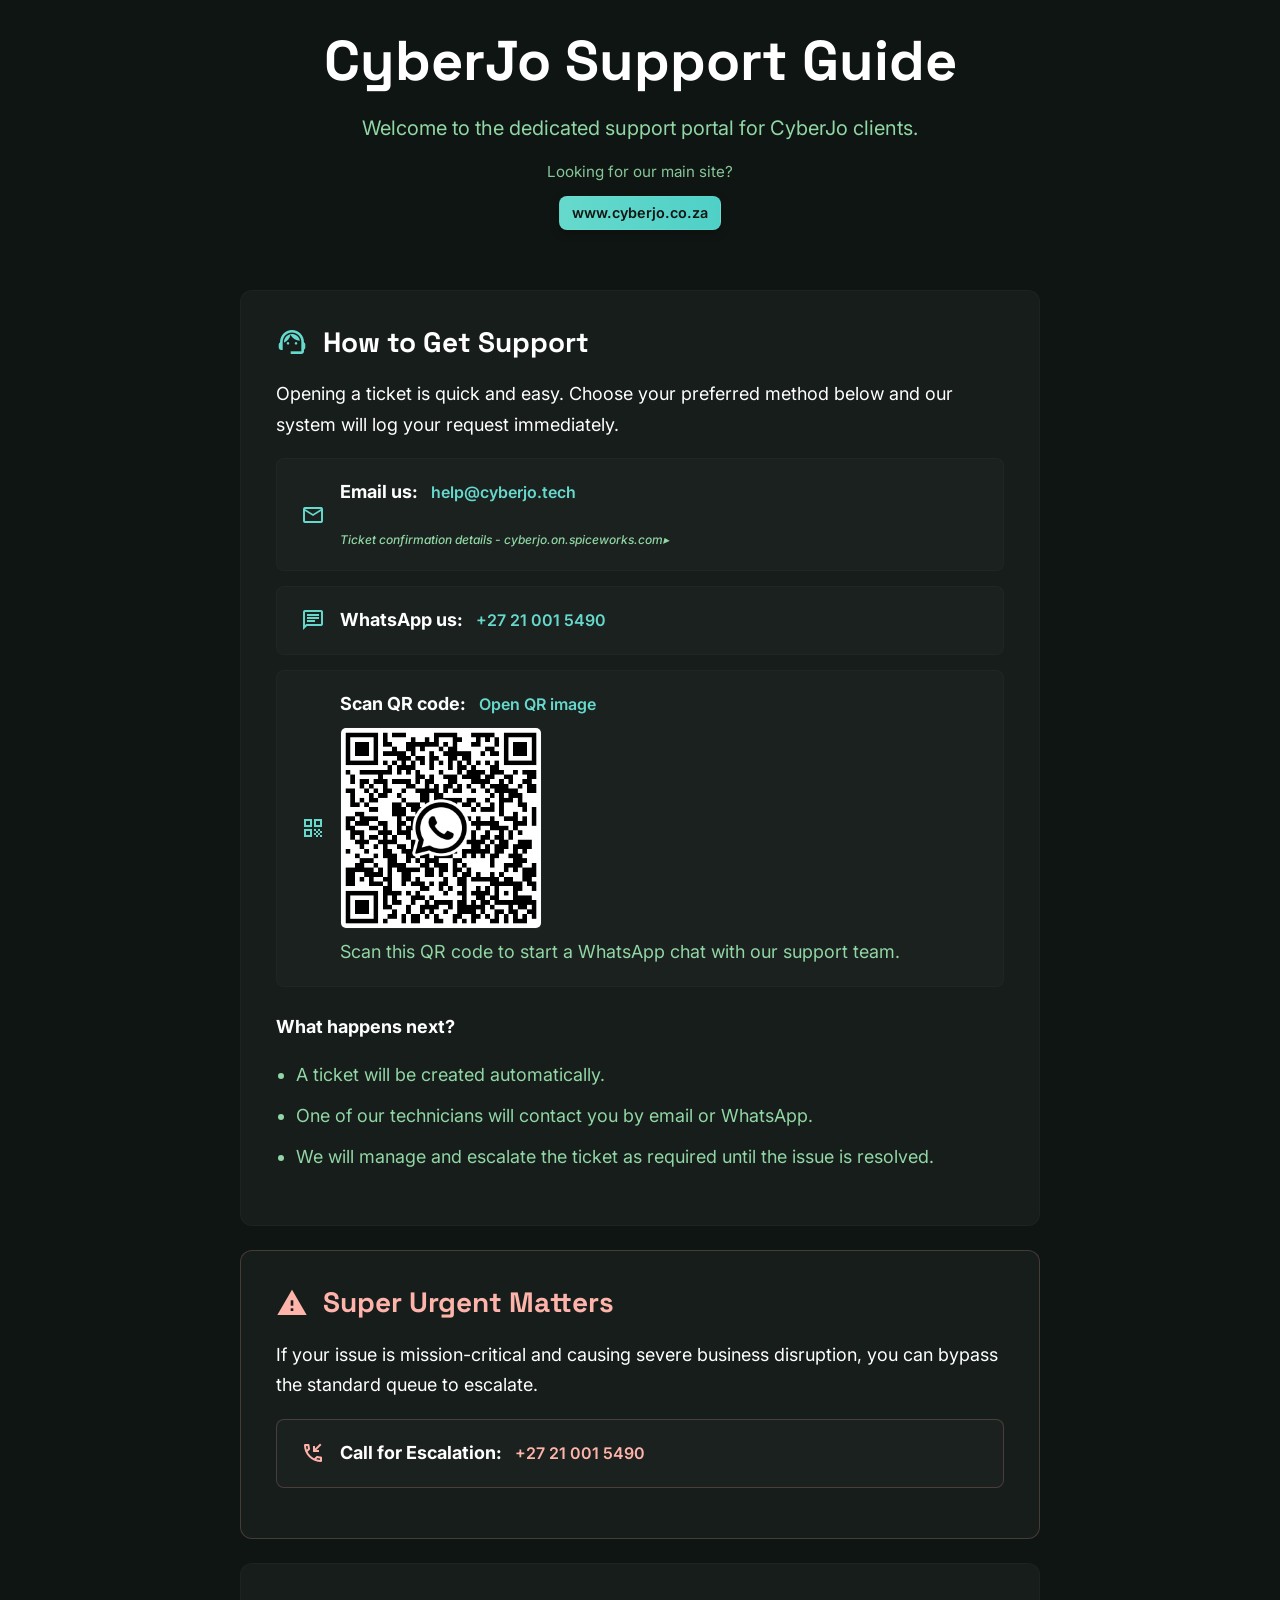
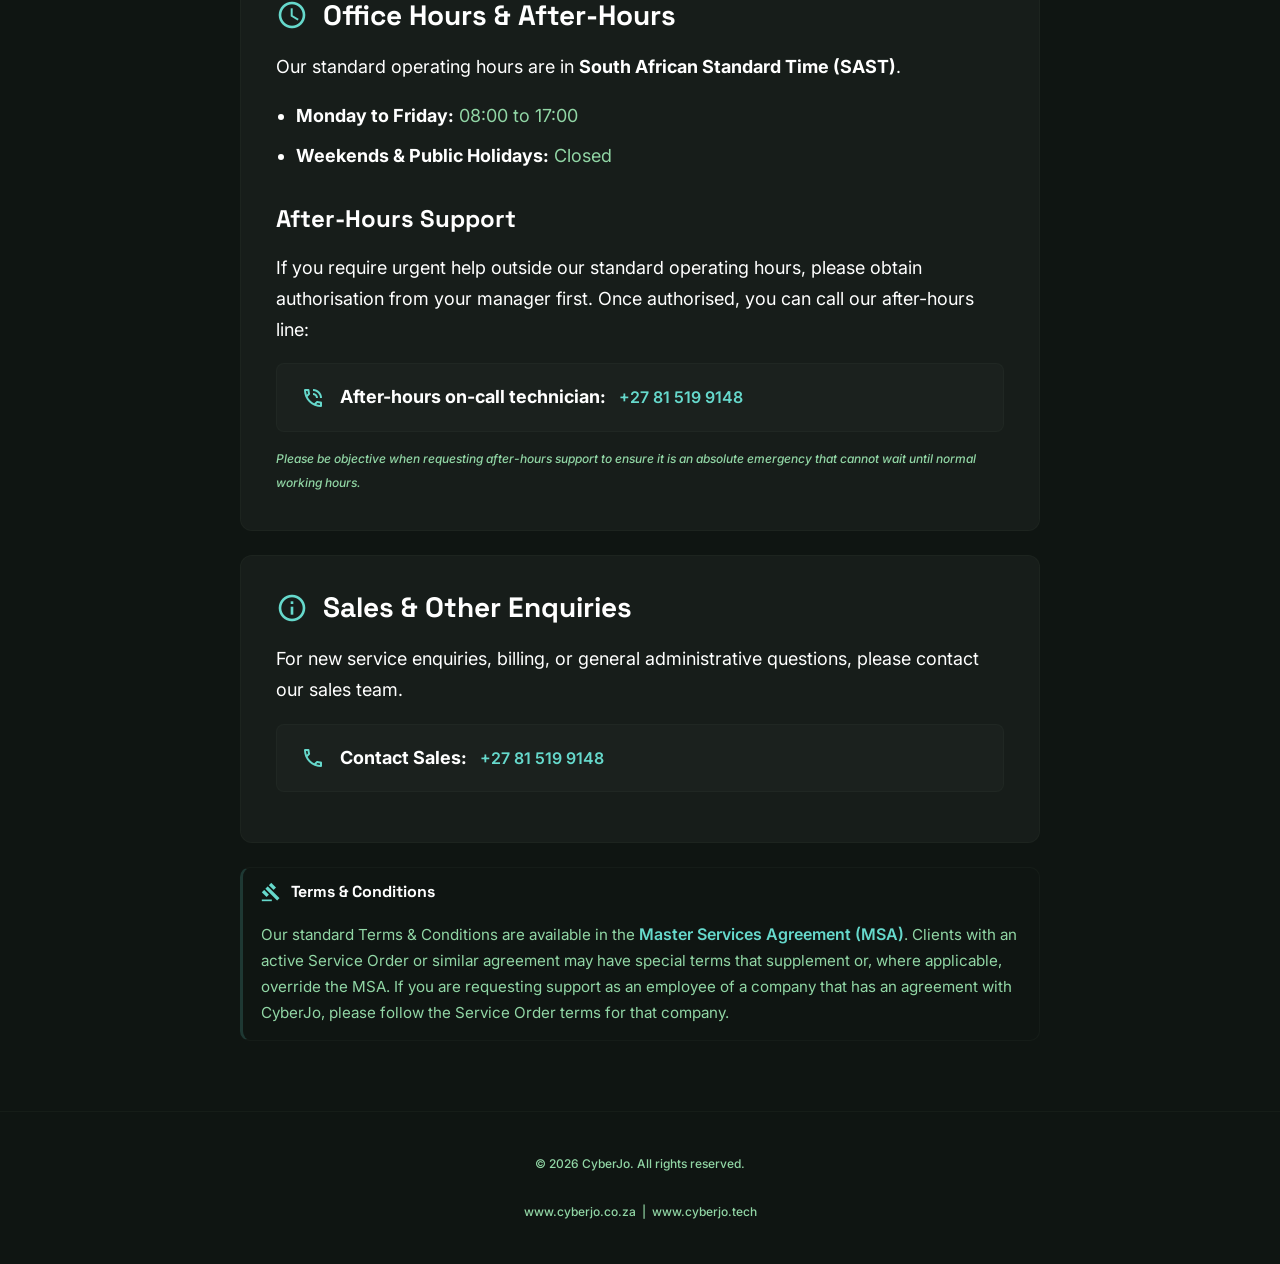
==== index.html @ b7fdae35 "Initial commit" ====
<!DOCTYPE html>
<html lang="en-ZA">
<head>
    <meta charset="UTF-8">
    <meta name="viewport" content="width=device-width, initial-scale=1.0">
    <title>CyberJo Support Guide</title>
    <meta name="description"
        content="CyberJo Support Guide: how CyberJo clients can get help, open tickets, escalate urgent issues, and contact our team via email, WhatsApp or phone.">
    <link rel="canonical" href="https://www.cyberjo.tech/">
    <meta name="robots" content="index, follow">
    <meta name="keywords"
        content="CyberJo support, CyberJo help, open ticket, Spiceworks, IT support South Africa, CyberJo technical support">
    <link rel="icon" type="image/x-icon" href="favicon.ico">
    <link rel="shortcut icon" type="image/x-icon" href="favicon.ico">
    <link rel="apple-touch-icon" type="image/x-icon" href="favicon.ico">
    <script type="application/ld+json">
    {
        "@context": "https://schema.org",
        "@type": "WebSite",
        "@id": "https://www.cyberjo.tech/#website",
        "name": "CyberJo Support",
        "alternateName": ["CyberJo MSP Support", "CJO Tech Support"],
        "url": "https://www.cyberjo.tech/",
        "description": "Support guide for CyberJo clients. How to open tickets and contact support.",
        "inLanguage": "en-ZA",
        "publisher": { "@id": "https://www.cyberjo.co.za/#organization" }
    }
    </script>
    <script type="application/ld+json">
        {
            "@context": "https://schema.org",
            "@type": "Organization",
            "@id": "https://www.cyberjo.co.za/#organization",
            "name": "CyberJo",
            "url": "https://www.cyberjo.co.za",
            "logo": "https://www.cyberjo.co.za/favicon.ico",
            "contactPoint": [{
                "@type": "ContactPoint",
                "telephone": "+27 21 001 5490",
                "contactType": "customer support",
                "areaServed": "ZA",
                "email": "help@cyberjo.tech",
                "availableLanguage": ["en-ZA", "English"]
            }]
        }
    </script>
    <link href="https://fonts.googleapis.com/icon?family=Material+Icons+Outlined" rel="stylesheet">
    <link href="style.css" rel="stylesheet">
    <meta property="og:type" content="website">
    <meta property="og:title" content="CyberJo Support Guide">
    <meta property="og:description"
        content="CyberJo Support Guide: how CyberJo clients can get help, open tickets, escalate urgent issues, and contact our team.">
    <meta property="og:url" content="https://www.cyberjo.tech/">
    <meta property="og:site_name" content="CyberJo Support">
    <meta property="og:image" content="https://www.cyberjo.tech/favicon.ico">
    <meta name="twitter:card" content="summary">
    <meta name="twitter:title" content="CyberJo Support — Support Guide">
    <meta name="twitter:description"
        content="How CyberJo clients can get support, open tickets and escalate urgent issues.">
    <meta name="twitter:image" content="https://www.cyberjo.tech/favicon.ico">
</head>

<body>
    <header class="header" role="banner">
        <div class="container">
            <h1>CyberJo Support Guide</h1>
            <p>Welcome to the dedicated support portal for CyberJo clients.</p>
            <p class="site-note">Looking for our main site?</p>
            <p class="site-link"><a class="site-button" href="http://www.cyberjo.co.za" target="_blank" rel="noopener noreferrer">www.cyberjo.co.za</a></p>
        </div>
    </header>

    <main id="main" role="main">
        <div class="container">

            <section class="card" aria-labelledby="how-to-get-support">
                <div class="card-header">
                    <span class="material-icons-outlined">support_agent</span>
                    <h2 id="how-to-get-support">How to Get Support</h2>
                </div>
                <p>Opening a ticket is quick and easy. Choose your preferred method below and our system will log your
                    request immediately.</p>

                <div class="contact-method">
                    <span class="material-icons-outlined">email</span>
                    <div style="display:flex;flex-direction:column;">
                        <div>
                            <strong>Email us:</strong> <a href="mailto:help@cyberjo.tech">help@cyberjo.tech</a>
                        </div>
                        <details class="small-italic" style="margin-top:10px;">
                            <summary>Ticket confirmation details - cyberjo.on.spiceworks.com </summary>
                            <div class="details-content small-italic">
                                <p>
                                    We use Spiceworks for ticketing. You will receive a confirmation email from
                                    help@cyberjo.on.spiceworks.com containing your ticket number. Please reply to that email to add
                                    updates to your ticket.
                                </p>
                            </div>
                        </details>
                    </div>
                </div>

                <div class="contact-method">
                    <span class="material-icons-outlined">chat</span>
                    <div>
                        <strong>WhatsApp us:</strong> <a href="https://wa.me/27210015490" target="_blank">+27 21 001
                            5490</a>
                    </div>
                </div>

                <div class="contact-method">
                    <span class="material-icons-outlined">qr_code</span>
                    <div>
                        <strong>Scan QR code:</strong> <a href="3ZHSNHIOKD3JP1.png" target="_blank"
                            rel="noopener noreferrer">Open QR image</a>
                        <div style="margin-top:8px;">
                            <img src="3ZHSNHIOKD3JP1.png" alt="CyberJo contact QR code" class="qr-image">
                            <div class="muted-text" style="margin-top:8px;">Scan this QR code to start a WhatsApp chat with
                                our support team.</div>
                        </div>
                    </div>
                </div>

                <p style="margin-top: 25px;"><strong style="color: var(--primary);">What happens next?</strong></p>
                <ul class="process-list">
                    <li>A ticket will be created automatically.</li>
                    <li>One of our technicians will contact you by email or WhatsApp.</li>
                    <li>We will manage and escalate the ticket as required until the issue is resolved.</li>
                </ul>
            </section>

            <section class="card card-urgent" aria-labelledby="super-urgent">
                <div class="card-header">
                    <span class="material-icons-outlined">warning</span>
                    <h2 id="super-urgent">Super Urgent Matters</h2>
                </div>
                <p>If your issue is mission-critical and causing severe business disruption, you can bypass the standard
                    queue to escalate.</p>
                <div class="contact-method">
                    <span class="material-icons-outlined">phone_callback</span>
                    <div>
                        <strong>Call for Escalation:</strong> <a href="tel:+27210015490">+27 21 001 5490</a>
                    </div>
                </div>
            </section>

            <section class="card" aria-labelledby="office-hours">
                <div class="card-header">
                    <span class="material-icons-outlined">schedule</span>
                    <h2 id="office-hours">Office Hours & After-Hours</h2>
                </div>
                <p>Our standard operating hours are in <strong style="color:var(--primary);">South African Standard Time
                        (SAST)</strong>.</p>

                <ul class="process-list" style="color: var(--text);">
                    <li><strong style="color:var(--primary);">Monday to Friday:</strong> <span class="muted-text">08:00 to
                            17:00</span></li>
                    <li><strong style="color:var(--primary);">Weekends & Public Holidays:</strong> <span
                            class="muted-text">Closed</span></li>
                </ul>

                <h3 style="font: var(--h4); color: var(--primary); margin-top: 30px; margin-bottom: 10px;">After-Hours
                    Support</h3>
                <p class="muted-text">
                    If you require urgent help outside our standard operating hours, please obtain authorisation from your
                    manager first. Once authorised, you can call our after-hours line:
                </p>

                <div class="contact-method">
                    <span class="material-icons-outlined">phone_in_talk</span>
                    <div>
                        <strong>After-hours on-call technician:</strong> <a href="tel:+27815199148">+27 81 519 9148</a>
                    </div>
                </div>

                <span class="small-italic">
                    Please be objective when requesting after-hours support to ensure it is an absolute emergency that
                    cannot wait until normal working hours.
                </span>
            </section>

            <section class="card" aria-labelledby="sales-enquiries">
                <div class="card-header">
                    <span class="material-icons-outlined">info</span>
                    <h2 id="sales-enquiries">Sales & Other Enquiries</h2>
                </div>
                <p>For new service enquiries, billing, or general administrative questions, please contact our sales team.
                </p>
                <div class="contact-method">
                    <span class="material-icons-outlined">call</span>
                    <div>
                        <strong>Contact Sales:</strong> <a href="tel:+27815199148">+27 81 519 9148</a>
                    </div>
                </div>
            </section>

            <section class="card card-legal" aria-labelledby="terms-conditions">
                <div class="card-header">
                    <span class="material-icons-outlined">gavel</span>
                    <h2 id="terms-conditions">Terms & Conditions</h2>
                </div>
                <p class="muted-text">Our standard Terms & Conditions are available in the <a href="https://www.cyberjo.co.za/MSA" target="_blank" rel="noopener noreferrer">Master Services Agreement (MSA)</a>. Clients with an active Service Order or similar agreement may have special terms that supplement or, where applicable, override the MSA. If you are requesting support as an employee of a company that has an agreement with CyberJo, please follow the Service Order terms for that company.</p>
            </section>

        </div>
    </main>

    <footer class="footer" role="contentinfo">
        &copy; 2026 CyberJo. All rights reserved. <br><br>
        <a href="http://www.cyberjo.co.za" target="_blank">www.cyberjo.co.za</a> &nbsp;|&nbsp;
        <a href="http://www.cyberjo.tech" target="_blank">www.cyberjo.tech</a>
    </footer>

    <script src="script.js"></script>
</body>

</html>
---- style.css ----
@import url('https://fonts.googleapis.com/css2?family=Inter:wght@400;500;600;700&family=Space+Grotesk:wght@500;700&display=swap');

 :root {
     /* --- 1. Global Optimization --- */
     -webkit-font-smoothing: antialiased;
     -moz-osx-font-smoothing: grayscale;
     text-rendering: optimizeLegibility;
     font-size: 100%;

     /* --- 2. Typography Mapping (Space Grotesk & Inter) --- */
     --ff: "Inter", sans-serif;
     --fh: "Space Grotesk", sans-serif;

     /* Editorial Scale Contrast */
     --h1: 700 3.5rem/1.1 var(--fh);
     /* Adjusted slightly for standard screens, keeps display scale */
     --h2: 700 2.5rem/1.2 var(--fh);
     --h3: 700 1.75rem/1.2 var(--fh);
     --h4: 700 1.5rem/1.4 var(--fh);
     --big: 400 1.25rem/1.6 var(--ff);
     --p: 400 1.125rem/1.7 var(--ff);
     --a: 600 1rem/1.6 var(--ff);
     --small: 500 .75rem/2em var(--ff);

     /* --- 3. Color Remapping (Digital Sentinel Palette) --- */
     /* Base Layers */
     --bg-dark: #0f1512;
     /* surface */
     --bg: #171d1a;
     /* surface-container-low */
     --bg-light: #1b211e;
     /* surface-container */

     /* Content & Accents */
     --text: #ffffff;
     --text-muted: #91d6a5;
     --primary: #ffffff;
     --secondary: #66d9cc;

     /* Borders (The Ghost Border Rule) */
     --border: rgba(64, 73, 65, 0.15);
     --border-muted: transparent;
     --danger: #ffb4ab;
     --warning: #fbc02d;
     --success: #91d6a5;
     --info: #1ea296;

     --transition: 0.4s cubic-bezier(0.4, 0, 0.2, 1);
 }

 /* Mobile Typography fallbacks */
 @media (max-width: 768px) {
     :root {
         --h1: 700 2.5rem/1.2 var(--fh);
         --h2: 700 2rem/1.2 var(--fh);
         --h3: 700 1.5rem/1.2 var(--fh);
     }
 }

 /* Mobile: stack label and link/number on separate lines for clarity */
 @media (max-width: 480px) {
     .contact-method {
         align-items: flex-start;
     }

     .contact-method div strong,
     .contact-method div a {
         display: block;
         margin-top: 6px;
     }

     .contact-method div a {
         margin-bottom: 6px;
     }

     .card {
         padding: 20px;
     }
 }

 body {
     font: var(--p);
     background-color: var(--bg-dark);
     color: var(--text);
     margin: 0;
     padding: 0;
     display: flex;
     flex-direction: column;
     align-items: center;
 }

 .container {
     max-width: 800px;
     margin: 30px auto;
 }

 .header {
     text-align: center;
 }

 .header h1 {
     font: var(--h1);
     color: var(--primary);
     margin-bottom: 15px;
     margin-top: 0;
 }

 .header p {
     font: var(--big);
     color: var(--text-muted);
 }

 /* Compact subtext for the small header note */
 .header .site-note {
     font: 400 0.95rem/1.1 var(--ff);
     color: var(--text-muted);
     margin: 6px 0 4px;
     opacity: 0.92;
 }

 /* Button-style link for main site */
 .header .site-link {
     margin-top: 6px;
 }

 .header .site-button {
     display: inline-block;
     margin-top: 10px;
     padding: 7px 12px;
     background: linear-gradient(90deg, var(--secondary), #4fd0c7);
     color: var(--bg-dark);
     border-radius: 8px;
     text-decoration: none;
     font: 600 0.9rem/1.2 var(--ff);
     border: 1px solid rgba(255, 255, 255, 0.06);
     box-shadow: 0 3px 10px rgba(0, 0, 0, 0.22);
     transition: transform var(--transition), box-shadow var(--transition), opacity var(--transition);
 }

 .header .site-button:hover {
     transform: translateY(-1px);
     box-shadow: 0 6px 18px rgba(0, 0, 0, 0.28);
     opacity: 0.98;
 }

 .header .site-button:focus {
     outline: 3px solid rgba(102, 217, 204, 0.22);
     outline-offset: 2px;
 }

 a {
     font: var(--a);
     color: var(--secondary);
     text-decoration: none;
     transition: color var(--transition);
 }

 a:hover {
     color: var(--primary);
 }

 .card {
     background: var(--bg);
     border: 1px solid var(--border);
     border-radius: 12px;
     padding: 35px;
     margin-bottom: 24px;
     transition: border-color var(--transition), transform var(--transition);
 }

 .card:hover {
     border-color: rgba(64, 73, 65, 0.4);
     transform: translateY(-2px);
 }

 .card-header {
     display: flex;
     align-items: center;
     margin-bottom: 20px;
 }

 .card-header .material-icons-outlined {
     font-size: 32px;
     color: var(--secondary);
     margin-right: 15px;
 }

 .card-header h2 {
     font: var(--h3);
     color: var(--primary);
     margin: 0;
 }

 .card p {
     font: var(--p);
     color: var(--text);
 }

 .contact-method {
     background: var(--bg-light);
     padding: 18px 24px;
     border-radius: 8px;
     margin: 15px 0;
     display: flex;
     align-items: center;
     border: 1px solid var(--border);
     transition: border-color var(--transition);
 }

 .contact-method:hover {
     border-color: rgba(64, 73, 65, 0.4);
 }

 .qr-image {
     height: 200px;
     width: auto;
     max-width: 320px;
     border-radius: 6px;
     border: 1px solid var(--border);
     display: block;
 }

 @media (max-width: 768px) {
     .qr-image {
         height: 140px;
         max-width: 220px;
     }
 }

 .contact-method .material-icons-outlined {
     margin-right: 15px;
     color: var(--secondary);
 }

 .contact-method strong {
     color: var(--primary);
     margin-right: 8px;
 }

 ul.process-list {
     padding-left: 20px;
     color: var(--text-muted);
     font: var(--p);
 }

 ul.process-list li {
     margin-bottom: 10px;
 }

 /* Urgent Card Styling overrides */
 .card-urgent {
     border-color: rgba(255, 180, 171, 0.2);
     /* Muted danger border */
 }

 .card-urgent:hover {
     border-color: rgba(255, 180, 171, 0.5);
 }

 .card-urgent .card-header .material-icons-outlined,
 .card-urgent .card-header h2 {
     color: var(--danger);
 }

 .card-urgent .contact-method {
     border-color: rgba(255, 180, 171, 0.2);
 }

 .card-urgent .contact-method .material-icons-outlined {
     color: var(--danger);
 }

 .card-urgent .contact-method a {
     color: var(--danger);
 }

 .card-urgent .contact-method a:hover {
     color: var(--primary);
 }

 /* Legal / MSA card (compact) */
 .card-legal {
     background: transparent;
     border-left: 3px solid rgba(102, 217, 204, 0.18);
     padding: 14px 18px;
     border-radius: 10px;
     margin-top: 12px;
     font: 400 0.95rem/1.25 var(--ff);
 }

 .card-legal .card-header .material-icons-outlined {
     color: var(--secondary);
     font-size: 20px;
     margin-right: 10px;
 }

 .card-legal .card-header h2 {
     font: 700 1rem/1.1 var(--fh);
     margin: 0;
 }

 .card-legal .muted-text {
     margin: 0;
     font-size: 0.95rem;
     color: var(--text-muted);
 }

 /* Emphasis texts */
 .muted-text {
     color: var(--text-muted);
 }

 .small-italic {
     font: var(--small);
     color: var(--text-muted);
     font-style: italic;
     display: block;
     margin-top: 15px;
 }

/* Collapsible details styling: smooth expand/collapse, full width of parent card */
details.small-italic {
    width: 100%;
}

details.small-italic summary {
    font: var(--small);
    color: var(--text-muted);
    font-style: italic;
    cursor: pointer;
    list-style: none;
    outline: none;
    display: block;
    margin-top: 10px;
}

/* hide default marker and add a chevron */
details.small-italic summary::-webkit-details-marker { display: none; }
details.small-italic summary::marker { display: none; }
details.small-italic summary::after {
    content: "▸";
    float: right;
    transform-origin: center;
    transition: transform 260ms cubic-bezier(0.2, 0, 0, 1);
}
details.small-italic[open] summary::after {
    transform: rotate(90deg);
}

/* Container for animated content */
.details-content {
    overflow: hidden;
    max-height: 0;
    opacity: 0;
    transition: max-height 300ms cubic-bezier(0.2, 0, 0, 1), opacity 200ms ease-in-out;
}

.details-content p {
    margin: 8px 0 0 0;
}

/* Ensure the details content uses the small-italic font styling */
.details-content.small-italic {
    font: var(--small);
    color: var(--text-muted);
    font-style: italic;
}

/* Ensure paragraph inside details-content uses exact styling */
.details-content.small-italic p {
    font: var(--small);
    color: var(--text-muted);
    font-style: italic;
    margin: 0;
}

 .footer {
     text-align: center;
     padding: 40px 20px;
     color: var(--text-muted);
     font: var(--small);
     border-top: 1px solid var(--border);
     width: 100%;
     margin-top: 40px;
 }

 .footer a {
     font: var(--small);
     color: var(--text-muted);
 }

 .footer a:hover {
     color: var(--secondary);
 }
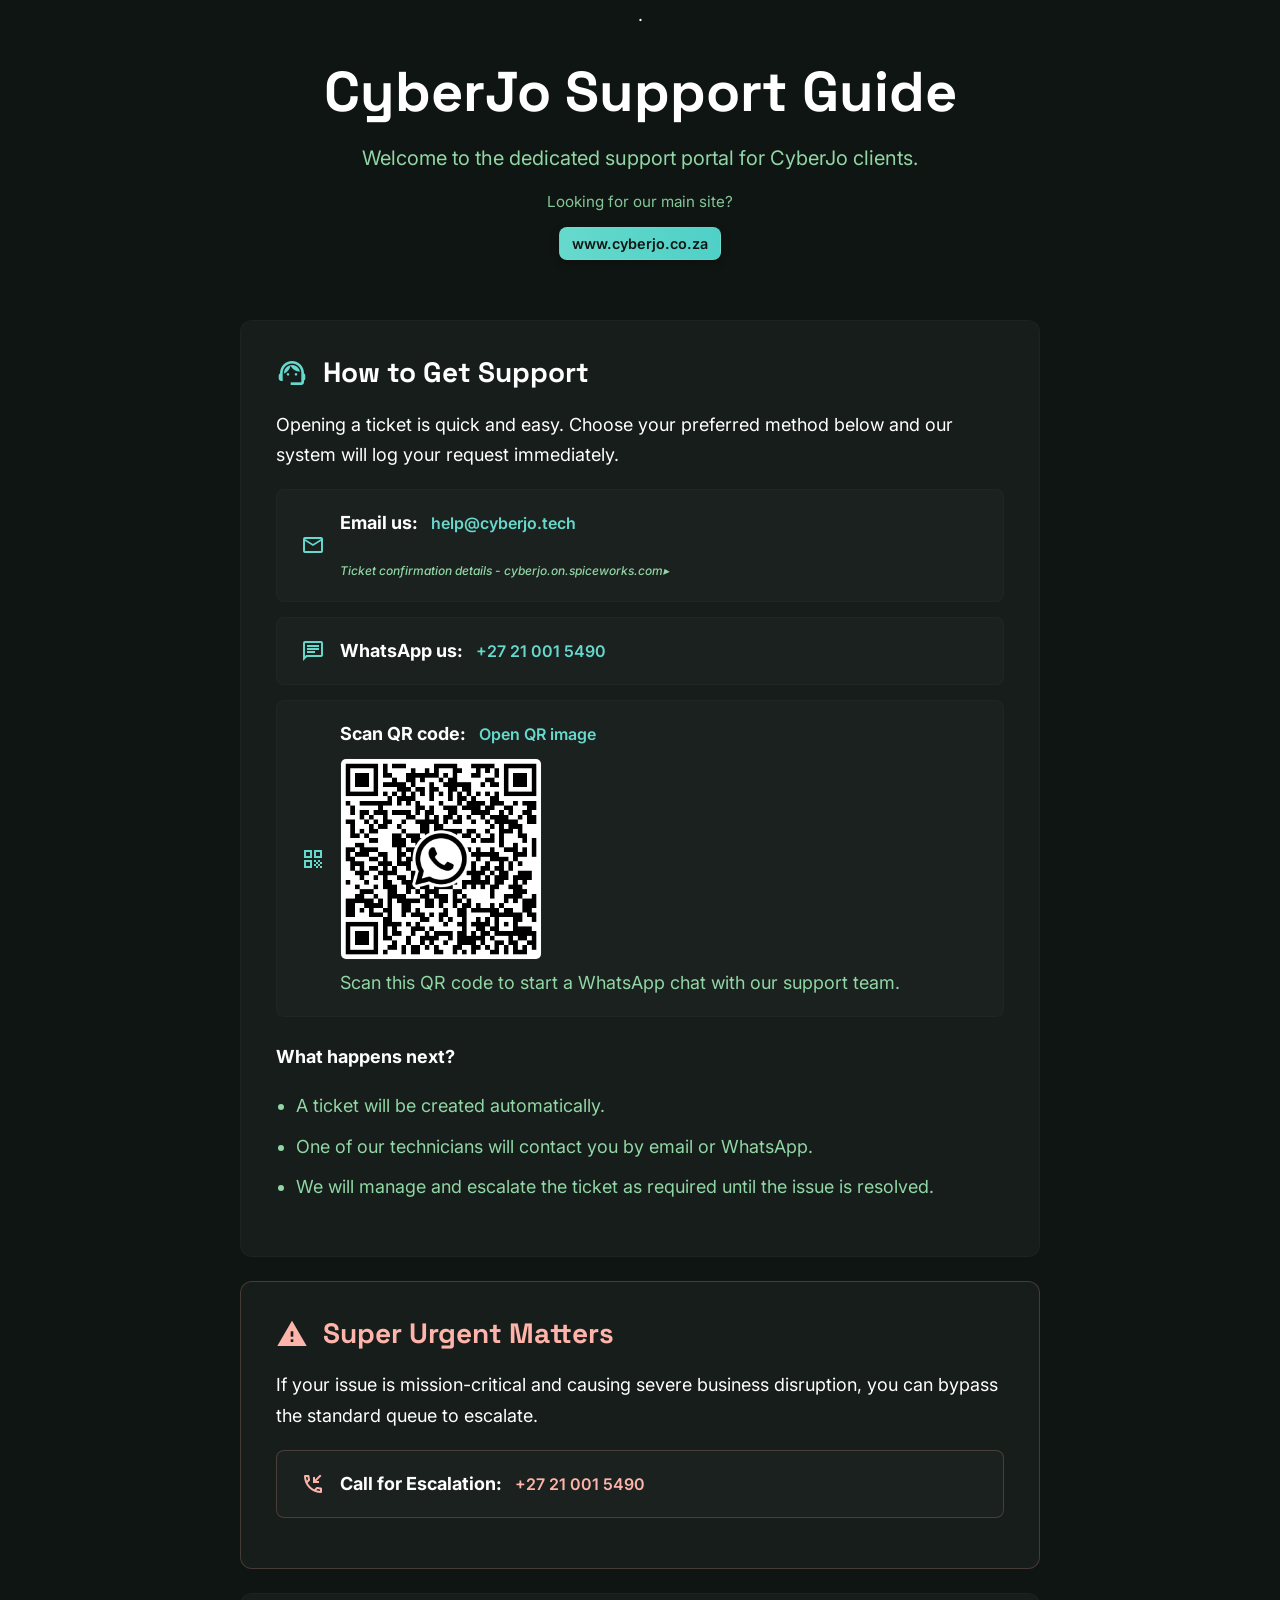
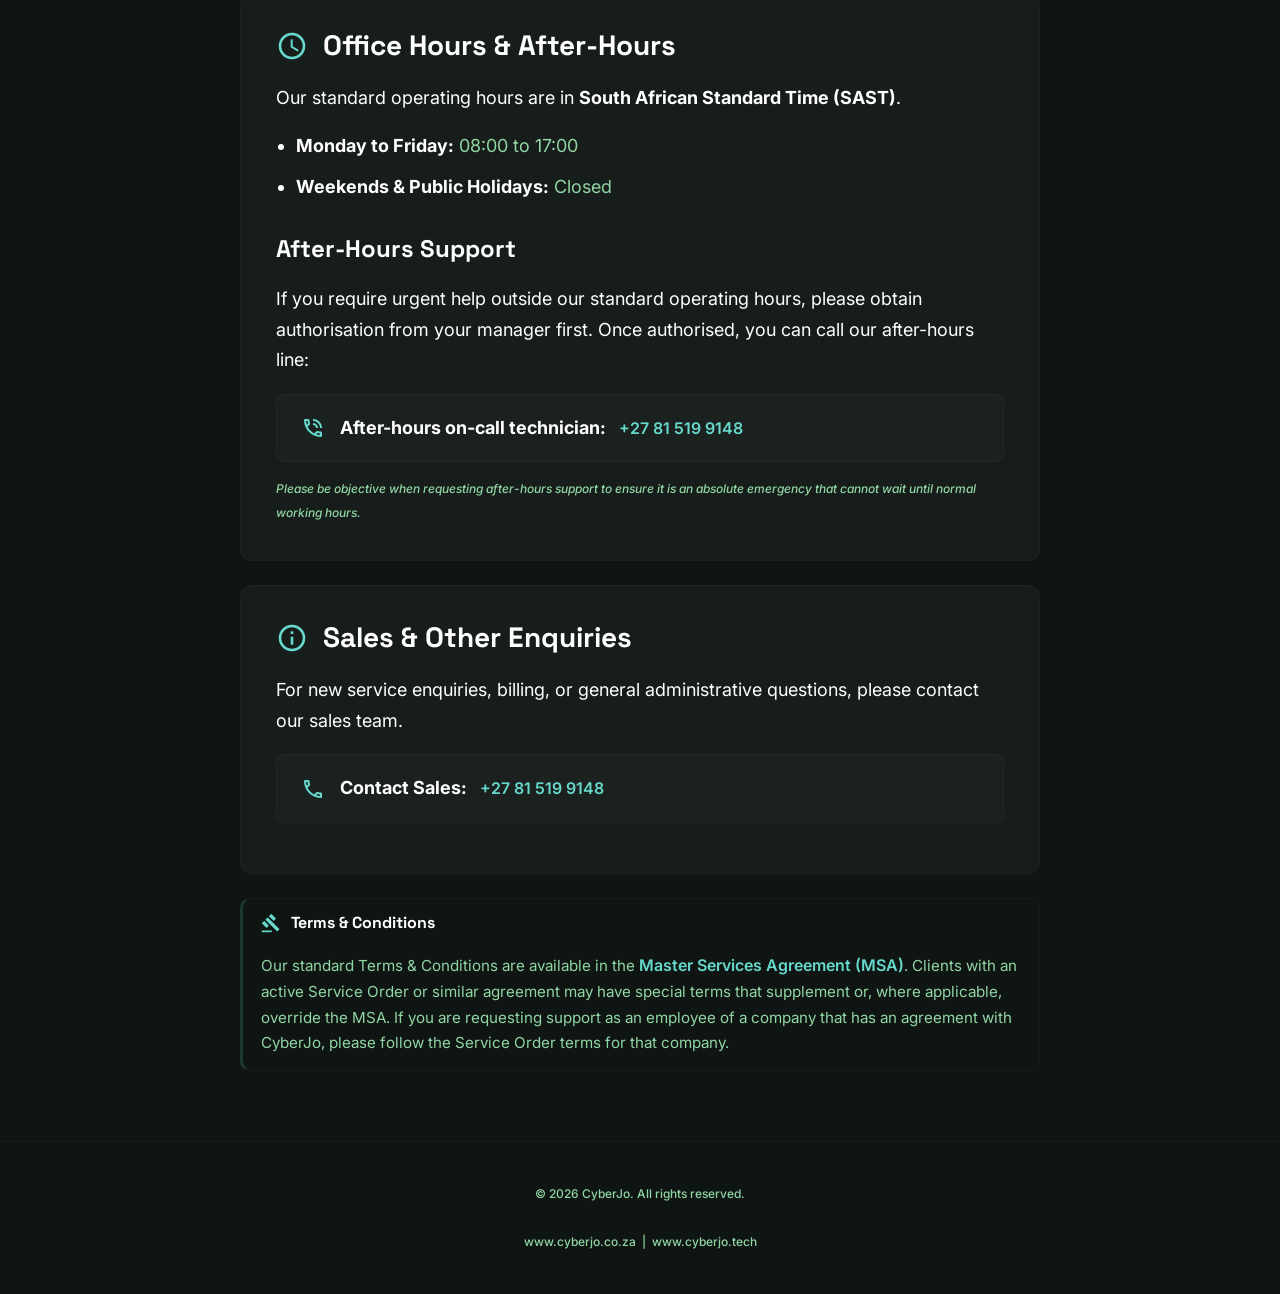
==== commit 505443ba: "Og Optimise" ====
--- a/index.html
+++ b/index.html
@@ -5,7 +5,7 @@
     <meta name="viewport" content="width=device-width, initial-scale=1.0">
     <title>CyberJo Support Guide</title>
     <meta name="description"
-        content="CyberJo Support Guide: how CyberJo clients can get help, open tickets, escalate urgent issues, and contact our team via email, WhatsApp or phone.">
+        content="How CyberJo clients can get help, open tickets, escalate urgent issues, and contact our team via email, WhatsApp or phone.">
     <link rel="canonical" href="https://www.cyberjo.tech/">
     <meta name="robots" content="index, follow">
     <meta name="keywords"
@@ -46,18 +46,22 @@
     </script>
     <link href="https://fonts.googleapis.com/icon?family=Material+Icons+Outlined" rel="stylesheet">
     <link href="style.css" rel="stylesheet">
-    <meta property="og:type" content="website">
+
     <meta property="og:title" content="CyberJo Support Guide">
     <meta property="og:description"
-        content="CyberJo Support Guide: how CyberJo clients can get help, open tickets, escalate urgent issues, and contact our team.">
+        content="CyberJo Support Guide: How CyberJo clients can get help, open tickets, escalate urgent issues, and contact our team.">
     <meta property="og:url" content="https://www.cyberjo.tech/">
-    <meta property="og:site_name" content="CyberJo Support">
-    <meta property="og:image" content="https://www.cyberjo.tech/favicon.ico">
+    <meta property="og:site_name" content="CyberJo Support Guide">
+    <meta property="og:image:width" content="1200">
+    <meta property="og:image:height" content="630">
+    <meta property="og:type" content="website">
+    <meta property="og:image" content="https://www.cyberjo.tech/cyberjo-support-og.jpg">.
+    <meta property="og:url" content="https://www.cyberjo.tech">
     <meta name="twitter:card" content="summary">
-    <meta name="twitter:title" content="CyberJo Support — Support Guide">
+    <meta name="twitter:title" content="CyberJo Support Guide">
     <meta name="twitter:description"
         content="How CyberJo clients can get support, open tickets and escalate urgent issues.">
-    <meta name="twitter:image" content="https://www.cyberjo.tech/favicon.ico">
+    <meta name="twitter:image" content="https://www.cyberjo.tech/cyberjo-support-og.jpg">
 </head>
 
 <body>
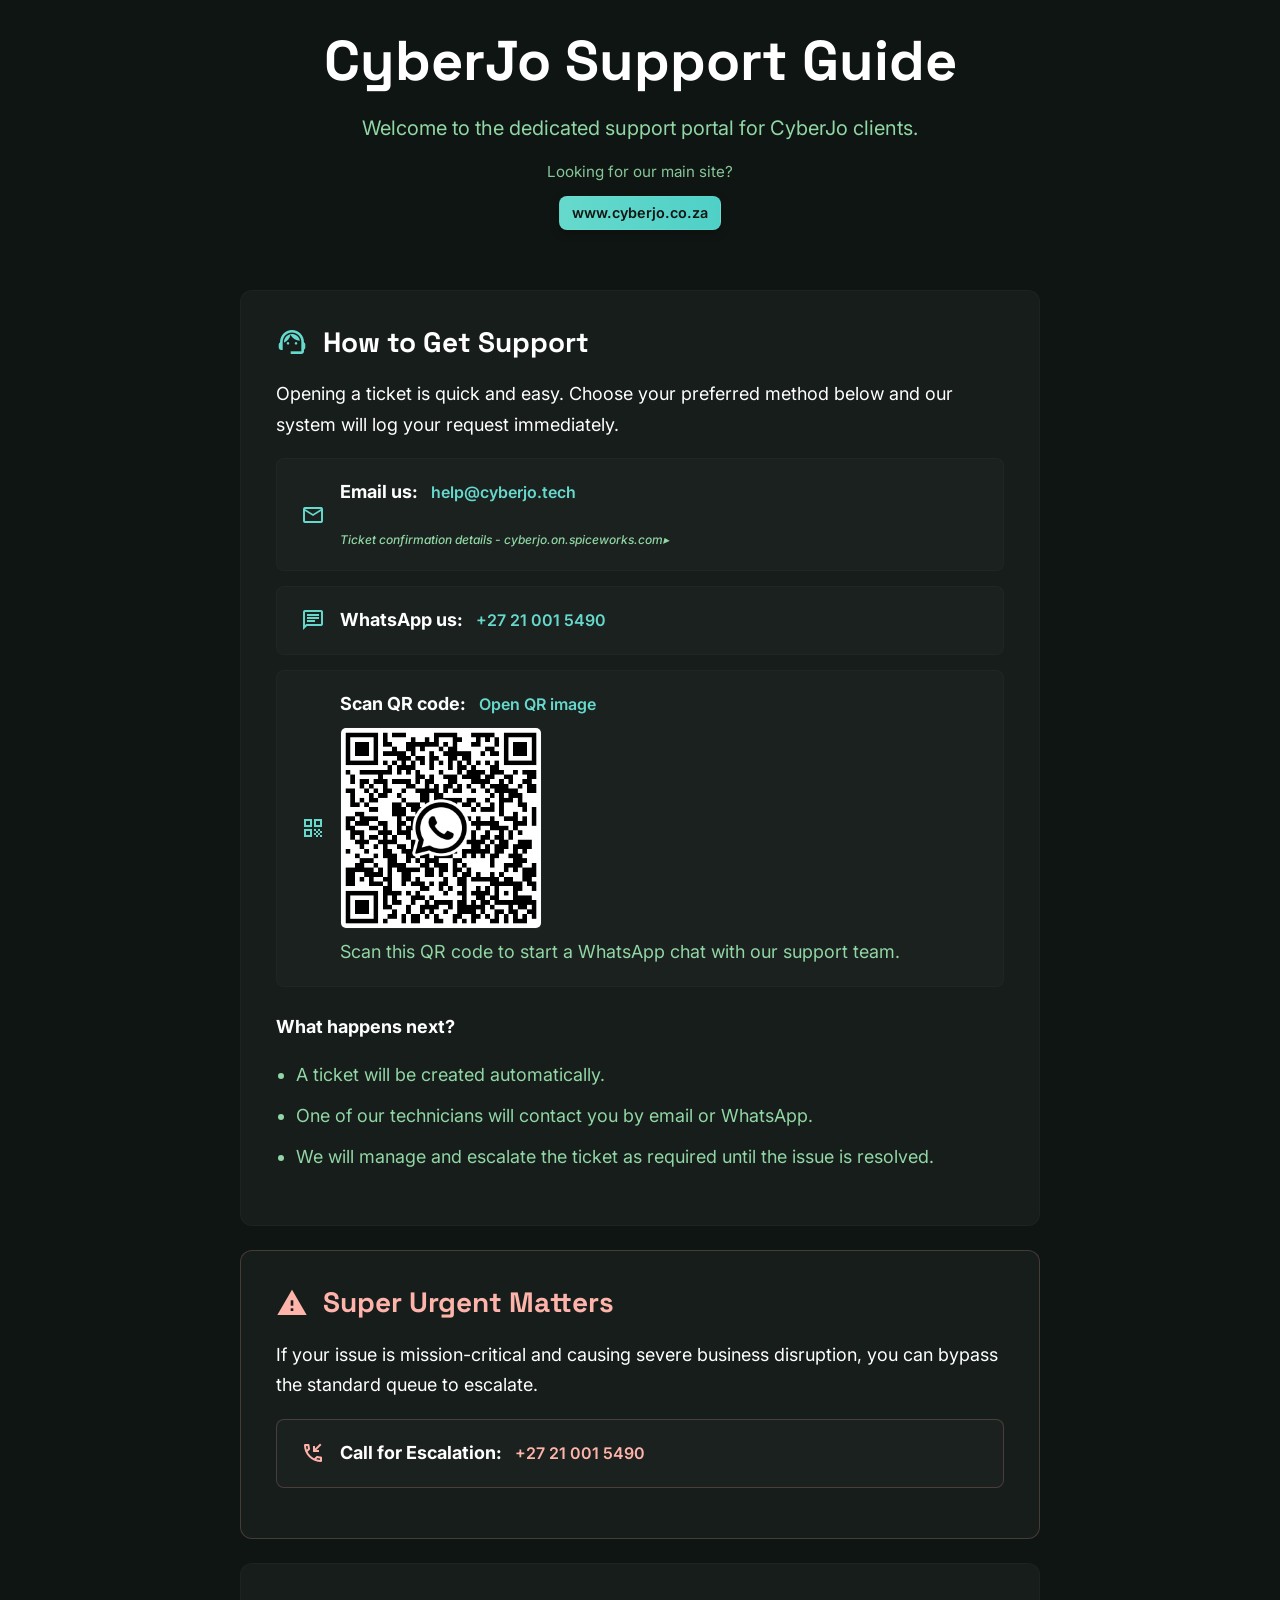
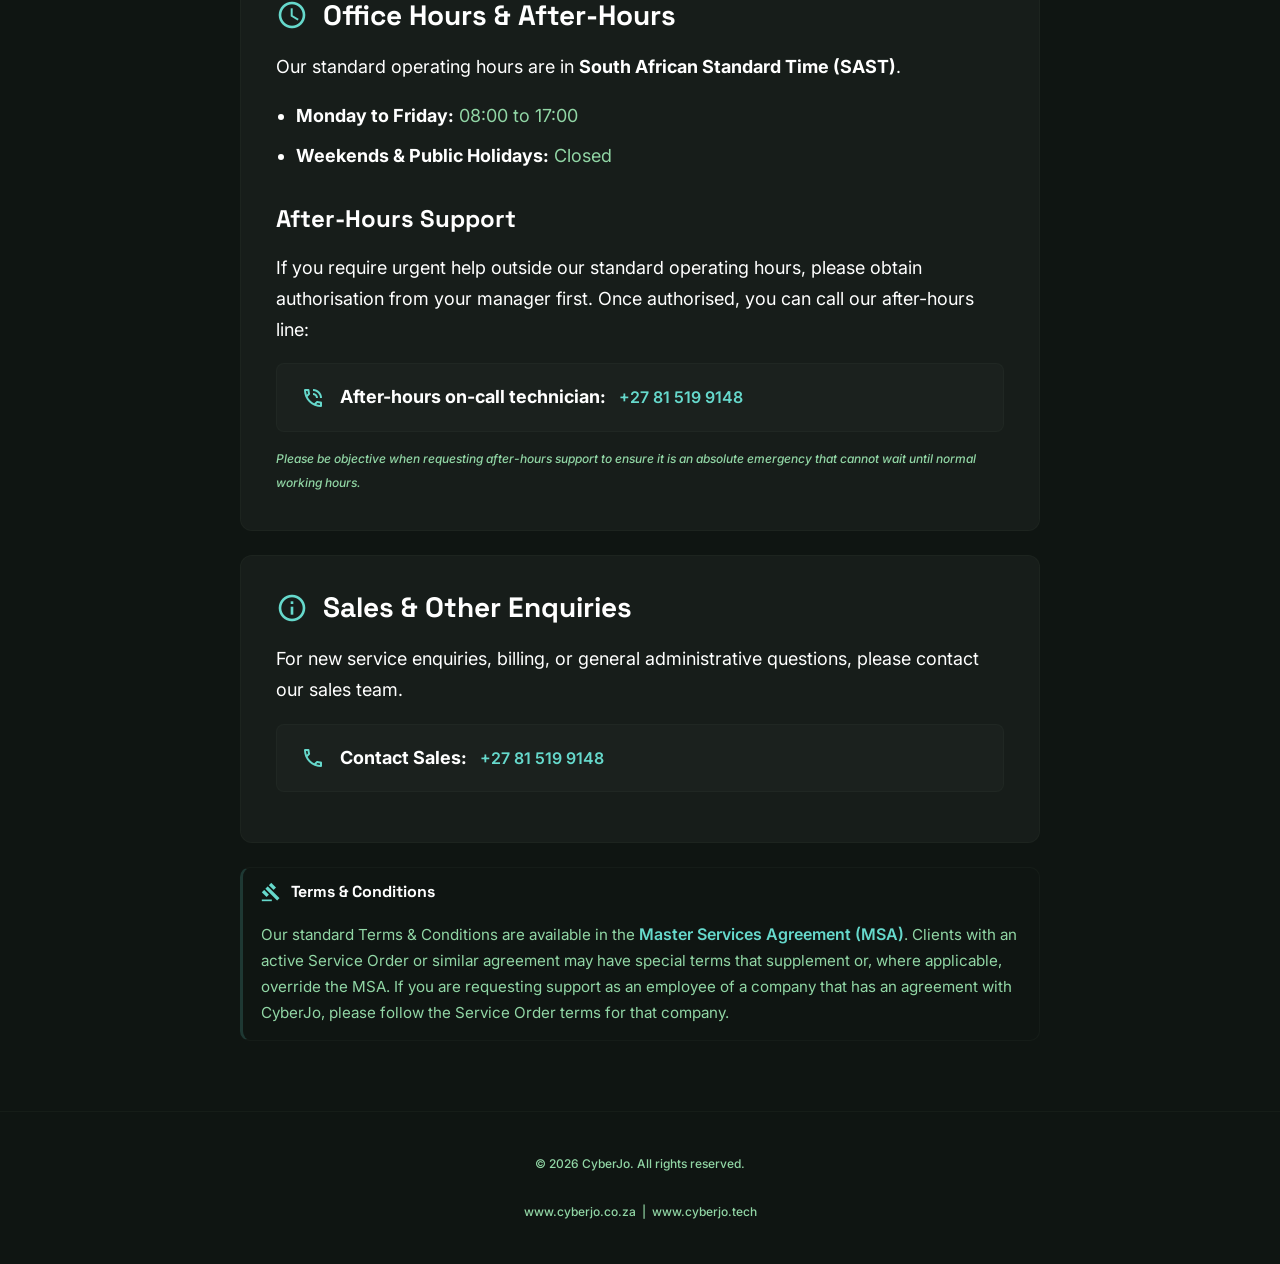
==== commit 56575dfa: "Fix full stop issue within webpage." ====
--- a/index.html
+++ b/index.html
@@ -55,7 +55,7 @@
     <meta property="og:image:width" content="1200">
     <meta property="og:image:height" content="630">
     <meta property="og:type" content="website">
-    <meta property="og:image" content="https://www.cyberjo.tech/cyberjo-support-og.jpg">.
+    <meta property="og:image" content="https://www.cyberjo.tech/cyberjo-support-og.jpg">
     <meta property="og:url" content="https://www.cyberjo.tech">
     <meta name="twitter:card" content="summary">
     <meta name="twitter:title" content="CyberJo Support Guide">
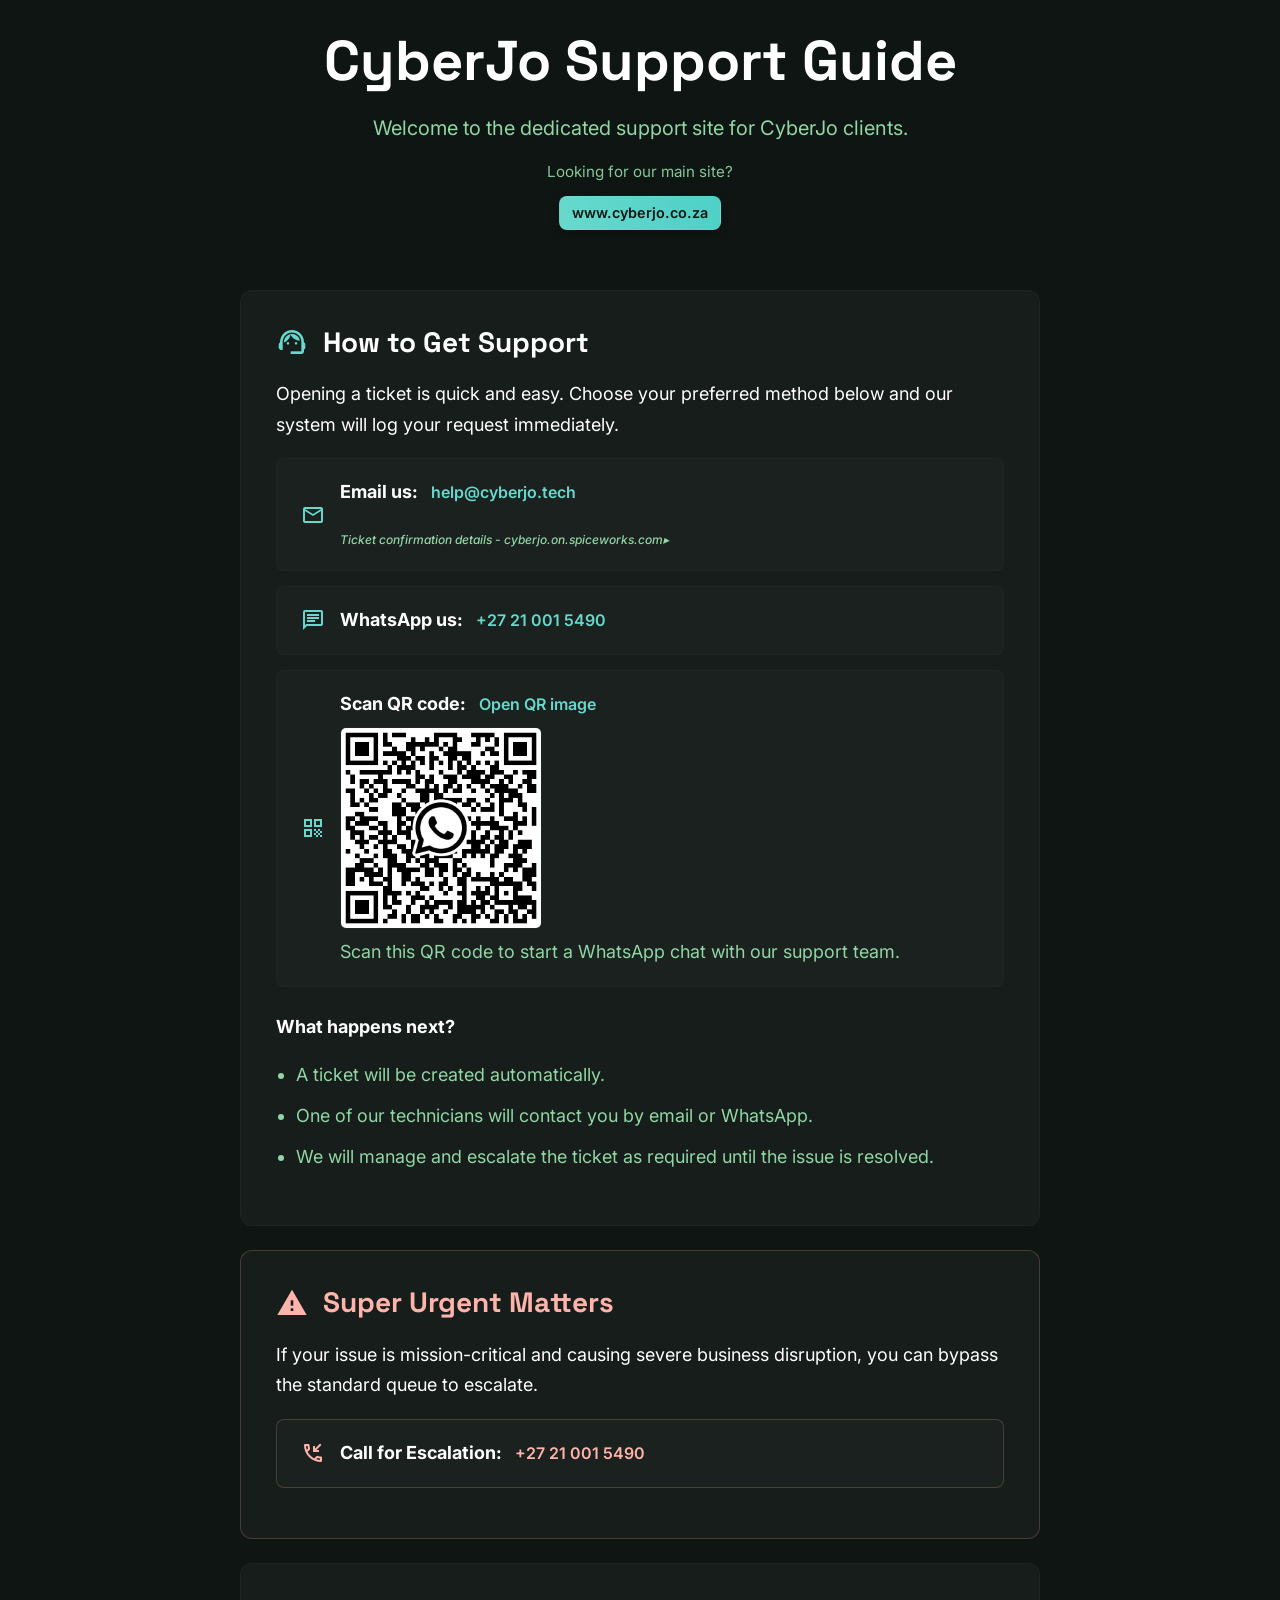
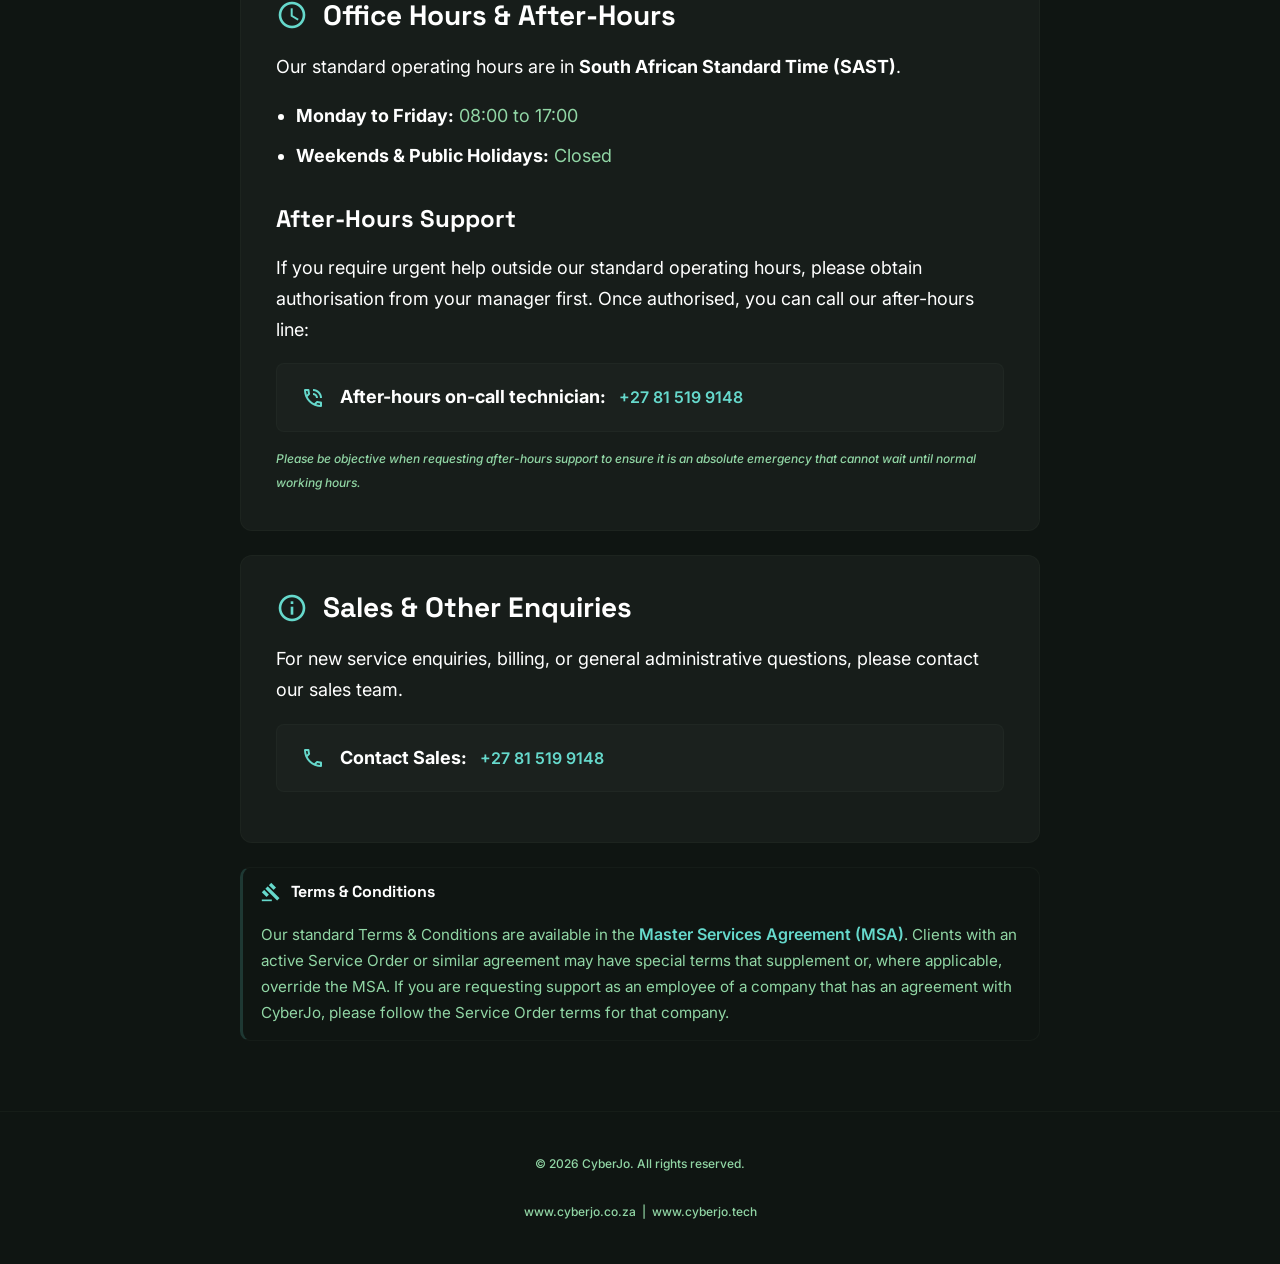
==== commit d9ef55c4: "Brand alignment improvement." ====
--- a/index.html
+++ b/index.html
@@ -68,7 +68,7 @@
     <header class="header" role="banner">
         <div class="container">
             <h1>CyberJo Support Guide</h1>
-            <p>Welcome to the dedicated support portal for CyberJo clients.</p>
+            <p>Welcome to the dedicated support site for CyberJo clients.</p>
             <p class="site-note">Looking for our main site?</p>
             <p class="site-link"><a class="site-button" href="http://www.cyberjo.co.za" target="_blank" rel="noopener noreferrer">www.cyberjo.co.za</a></p>
         </div>
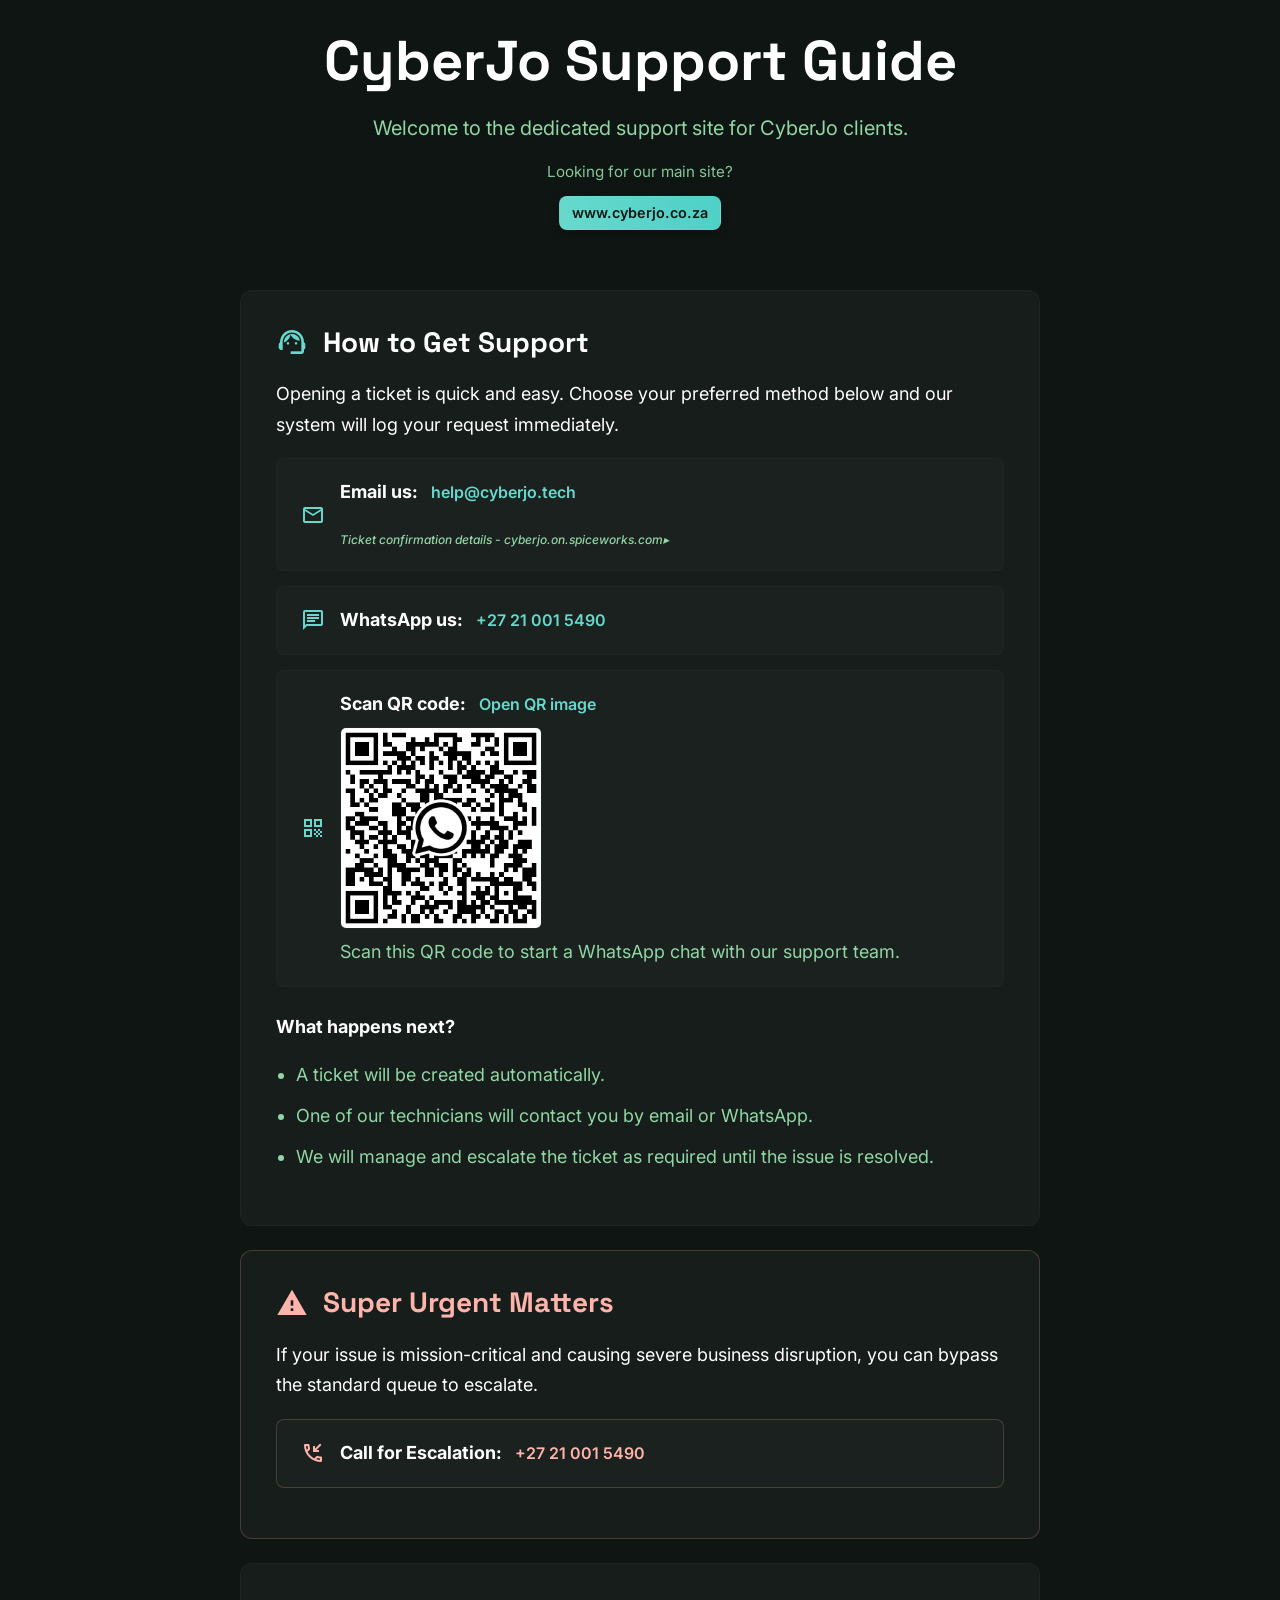
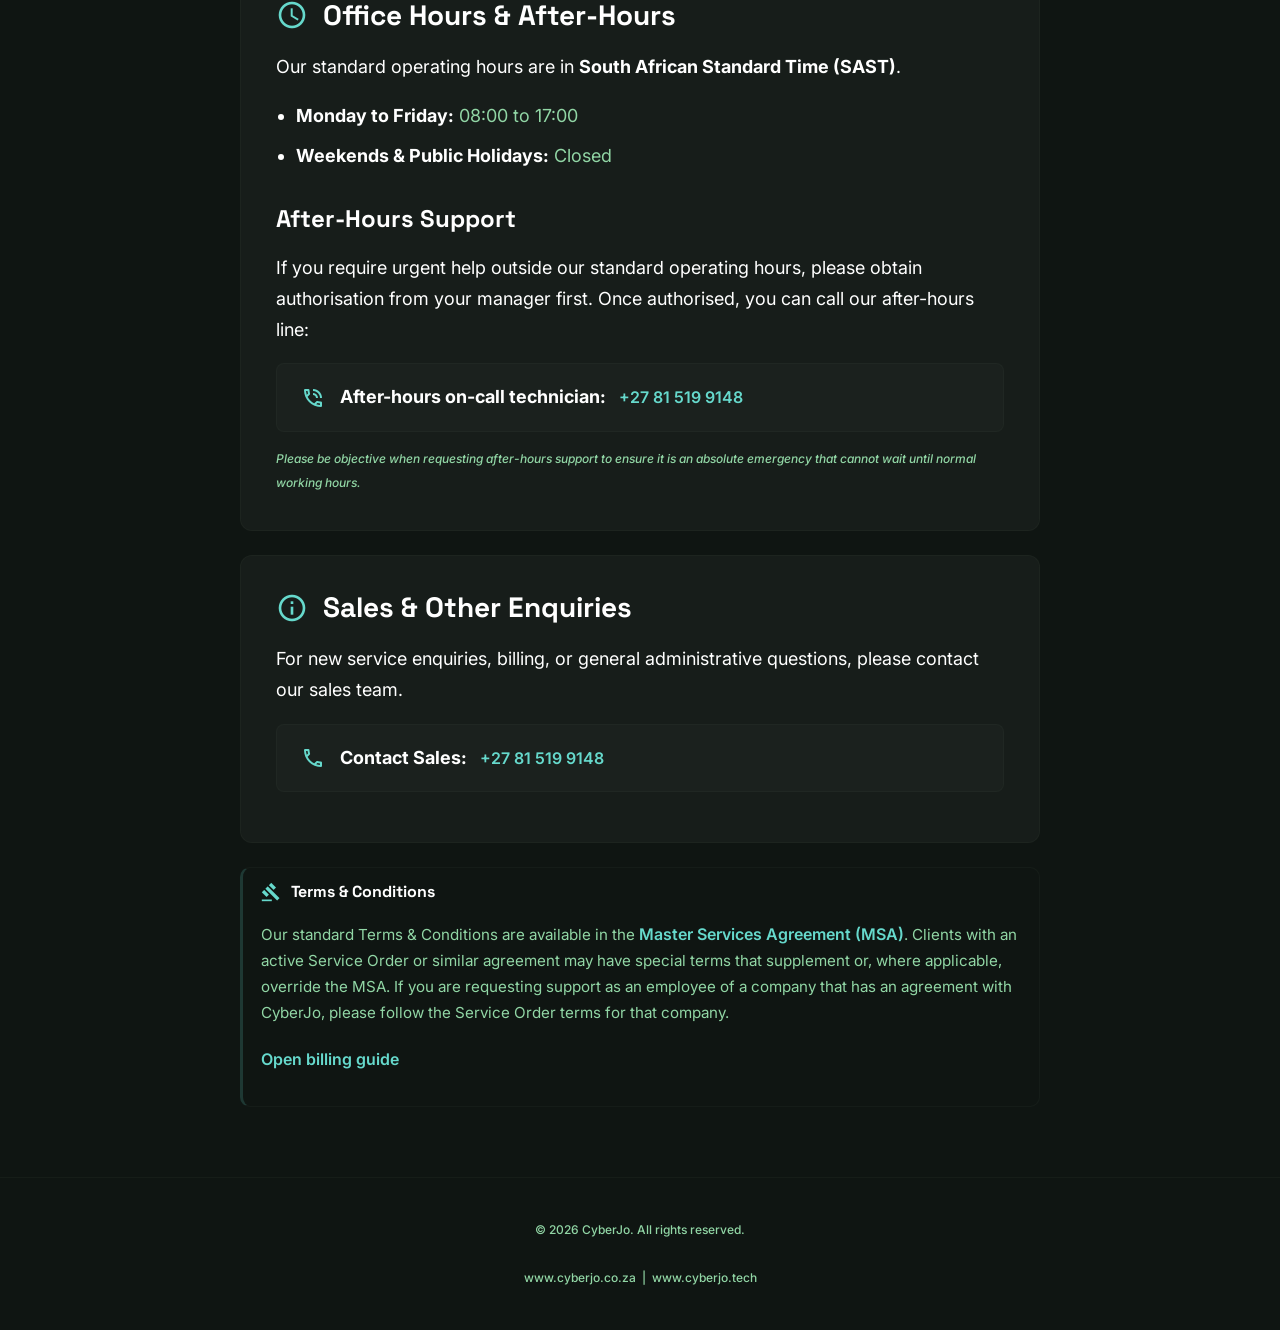
==== commit 93d34dd1: "Added the Billing Guide." ====
--- a/index.html
+++ b/index.html
@@ -1,5 +1,6 @@
 <!DOCTYPE html>
 <html lang="en-ZA">
+
 <head>
     <meta charset="UTF-8">
     <meta name="viewport" content="width=device-width, initial-scale=1.0">
@@ -70,7 +71,10 @@
             <h1>CyberJo Support Guide</h1>
             <p>Welcome to the dedicated support site for CyberJo clients.</p>
             <p class="site-note">Looking for our main site?</p>
-            <p class="site-link"><a class="site-button" href="http://www.cyberjo.co.za" target="_blank" rel="noopener noreferrer">www.cyberjo.co.za</a></p>
+            <p class="site-link">
+                <a class="site-button" href="http://www.cyberjo.co.za" target="_blank"
+                    rel="noopener noreferrer">www.cyberjo.co.za</a>
+            </p>
         </div>
     </header>
 
@@ -96,8 +100,9 @@
                             <div class="details-content small-italic">
                                 <p>
                                     We use Spiceworks for ticketing. You will receive a confirmation email from
-                                    help@cyberjo.on.spiceworks.com containing your ticket number. Please reply to that email to add
-                                    updates to your ticket.
+                                    help@cyberjo.on.spiceworks.com containing your ticket number. Please reply to that
+                                    email to add
+                                    updates to your ticket. (help@cyberjo.co.za also works)
                                 </p>
                             </div>
                         </details>
@@ -119,7 +124,8 @@
                             rel="noopener noreferrer">Open QR image</a>
                         <div style="margin-top:8px;">
                             <img src="3ZHSNHIOKD3JP1.png" alt="CyberJo contact QR code" class="qr-image">
-                            <div class="muted-text" style="margin-top:8px;">Scan this QR code to start a WhatsApp chat with
+                            <div class="muted-text" style="margin-top:8px;">Scan this QR code to start a WhatsApp chat
+                                with
                                 our support team.</div>
                         </div>
                     </div>
@@ -157,7 +163,8 @@
                         (SAST)</strong>.</p>
 
                 <ul class="process-list" style="color: var(--text);">
-                    <li><strong style="color:var(--primary);">Monday to Friday:</strong> <span class="muted-text">08:00 to
+                    <li><strong style="color:var(--primary);">Monday to Friday:</strong> <span class="muted-text">08:00
+                            to
                             17:00</span></li>
                     <li><strong style="color:var(--primary);">Weekends & Public Holidays:</strong> <span
                             class="muted-text">Closed</span></li>
@@ -166,7 +173,8 @@
                 <h3 style="font: var(--h4); color: var(--primary); margin-top: 30px; margin-bottom: 10px;">After-Hours
                     Support</h3>
                 <p class="muted-text">
-                    If you require urgent help outside our standard operating hours, please obtain authorisation from your
+                    If you require urgent help outside our standard operating hours, please obtain authorisation from
+                    your
                     manager first. Once authorised, you can call our after-hours line:
                 </p>
 
@@ -188,7 +196,8 @@
                     <span class="material-icons-outlined">info</span>
                     <h2 id="sales-enquiries">Sales & Other Enquiries</h2>
                 </div>
-                <p>For new service enquiries, billing, or general administrative questions, please contact our sales team.
+                <p>For new service enquiries, billing, or general administrative questions, please contact our sales
+                    team.
                 </p>
                 <div class="contact-method">
                     <span class="material-icons-outlined">call</span>
@@ -203,9 +212,17 @@
                     <span class="material-icons-outlined">gavel</span>
                     <h2 id="terms-conditions">Terms & Conditions</h2>
                 </div>
-                <p class="muted-text">Our standard Terms & Conditions are available in the <a href="https://www.cyberjo.co.za/MSA" target="_blank" rel="noopener noreferrer">Master Services Agreement (MSA)</a>. Clients with an active Service Order or similar agreement may have special terms that supplement or, where applicable, override the MSA. If you are requesting support as an employee of a company that has an agreement with CyberJo, please follow the Service Order terms for that company.</p>
-            </section>
-
+                <p class="muted-text">Our standard Terms & Conditions are available in the <a
+                        href="https://www.cyberjo.co.za/MSA" target="_blank" rel="noopener noreferrer">Master Services
+                        Agreement (MSA)</a>. Clients with an active Service Order or similar agreement may have special
+                    terms that supplement or, where applicable, override the MSA. If you are requesting support as an
+                    employee of a company that has an agreement with CyberJo, please follow the Service Order terms for
+                    that company.</p>
+                    <p class="site-link">
+                <a class="site-button" href="billing-guide.html">Open billing guide</a>
+            </p>
+            </section>
+            
         </div>
     </main>
 
--- a/style.css
+++ b/style.css
@@ -103,6 +103,10 @@
      color: var(--primary);
      margin-bottom: 15px;
      margin-top: 0;
+ }
+
+ .header-compact h1 {
+     font-size: clamp(2rem, 4vw, 3rem);
  }
 
  .header p {
@@ -374,6 +378,349 @@
     margin: 0;
 }
 
+.formula-pill {
+    display: inline-block;
+    margin: 12px 0 10px;
+    padding: 8px 12px;
+    border-radius: 999px;
+    background: rgba(102, 217, 204, 0.16);
+    color: var(--secondary);
+    font: 600 0.95rem/1.2 var(--ff);
+}
+
+.calculator-grid {
+    display: grid;
+    gap: 16px;
+    grid-template-columns: repeat(2, minmax(0, 1fr));
+    margin-top: 18px;
+}
+
+.calculator-grid label {
+    display: flex;
+    flex-direction: column;
+    gap: 8px;
+    font: 600 0.95rem/1.4 var(--ff);
+    color: var(--primary);
+}
+
+.tier-field {
+    gap: 8px;
+}
+
+.tier-label-text {
+    font: 600 0.95rem/1.4 var(--ff);
+    color: var(--primary);
+}
+
+.visually-hidden {
+    position: absolute !important;
+    width: 1px;
+    height: 1px;
+    padding: 0;
+    margin: -1px;
+    overflow: hidden;
+    clip: rect(0, 0, 0, 0);
+    white-space: nowrap;
+    border: 0;
+}
+
+.final-tier-summary {
+    display: flex;
+    flex-direction: column;
+    gap: 8px;
+    padding: 14px 16px;
+    border: 1px solid var(--border);
+    border-radius: 12px;
+    background: var(--bg-light);
+}
+
+.final-tier-label {
+    font: 600 0.95rem/1.4 var(--ff);
+    color: var(--primary);
+}
+
+.final-tier-display {
+    font: 700 1.05rem/1.4 var(--fh);
+    color: var(--secondary);
+    min-height: 1.45rem;
+}
+
+.final-tier-tags {
+    display: flex;
+    flex-wrap: wrap;
+    gap: 8px;
+    min-height: 1.4rem;
+}
+
+.final-tier-tag {
+    display: inline-flex;
+    align-items: center;
+    width: fit-content;
+    padding: 4px 8px;
+    border-radius: 999px;
+    background: rgba(145, 214, 165, 0.12);
+    color: var(--text-muted);
+    font: 600 0.8rem/1.2 var(--ff);
+    border: 1px solid rgba(102, 217, 204, 0.16);
+}
+
+.field-full {
+    grid-column: 1 / -1;
+}
+
+.field-row {
+    display: flex;
+    align-items: center;
+    gap: 8px;
+    margin-bottom: 8px;
+}
+
+.field-full label {
+    gap: 10px;
+    margin: 0;
+}
+
+.info-button {
+    border: 0;
+    background: rgba(102, 217, 204, 0.14);
+    color: var(--secondary);
+    width: 28px;
+    height: 28px;
+    border-radius: 50%;
+    display: inline-flex;
+    align-items: center;
+    justify-content: center;
+    cursor: pointer;
+    font: 700 0.95rem/1 var(--ff);
+}
+
+.info-button:hover,
+.info-button:focus-visible {
+    background: rgba(102, 217, 204, 0.24);
+    outline: none;
+}
+
+.tier-tooltip {
+    margin: 8px 0 0;
+    padding: 8px 0 0;
+    color: var(--text-muted);
+    font: 0.9rem/1.4 var(--ff);
+}
+
+.form-validation {
+    margin: 12px 0 0;
+    min-height: 1.4rem;
+    font: 600 0.95rem/1.4 var(--ff);
+    color: var(--secondary);
+}
+
+.form-validation.is-error {
+    color: var(--danger);
+}
+
+.modal-backdrop {
+    position: fixed;
+    inset: 0;
+    background: rgba(7, 11, 9, 0.74);
+    display: flex;
+    align-items: center;
+    justify-content: center;
+    padding: 20px;
+    z-index: 1000;
+    opacity: 0;
+    pointer-events: none;
+    transition: opacity 180ms ease;
+}
+
+.modal-backdrop.is-open {
+    opacity: 1;
+    pointer-events: auto;
+}
+
+.modal {
+    position: relative;
+    width: min(560px, 100%);
+    background: var(--bg);
+    border: 1px solid rgba(102, 217, 204, 0.24);
+    border-radius: 16px;
+    padding: 24px;
+    box-shadow: 0 18px 48px rgba(0, 0, 0, 0.3);
+}
+
+.modal h3 {
+    margin: 0 0 8px;
+    color: var(--primary);
+    font: 700 1.2rem/1.2 var(--fh);
+}
+
+.modal p,
+.modal li {
+    color: var(--text-muted);
+    font: 1rem/1.6 var(--ff);
+}
+
+.modal ul {
+    padding-left: 18px;
+    margin: 12px 0 0;
+}
+
+.modal-close {
+    position: absolute;
+    top: 12px;
+    right: 12px;
+    border: 0;
+    background: transparent;
+    color: var(--secondary);
+    font-size: 1.4rem;
+    cursor: pointer;
+}
+
+.calculator-grid input,
+.calculator-grid select,
+.calculator-grid button {
+    border: 1px solid var(--border);
+    border-radius: 10px;
+    padding: 12px 14px;
+    font: 1rem/1.4 var(--ff);
+    background: var(--bg-light);
+    color: var(--text);
+}
+
+.calculator-grid button {
+    cursor: pointer;
+    background: linear-gradient(90deg, var(--secondary), #4fd0c7);
+    color: var(--bg-dark);
+    font-weight: 700;
+    border: none;
+}
+
+.calculator-grid .secondary-button {
+    background: transparent;
+    color: var(--secondary);
+    border: 1px solid rgba(102, 217, 204, 0.35);
+}
+
+.calculator-actions {
+    grid-column: 1 / -1;
+    display: flex;
+    gap: 12px;
+    flex-wrap: wrap;
+}
+
+.result-card {
+    margin-top: 22px;
+    padding: 20px;
+    border-radius: 16px;
+    background: linear-gradient(135deg, rgba(102, 217, 204, 0.14), rgba(102, 217, 204, 0.05));
+    border: 1px solid rgba(102, 217, 204, 0.24);
+    box-shadow: 0 12px 30px rgba(0, 0, 0, 0.16);
+}
+
+.result-header {
+    display: flex;
+    justify-content: space-between;
+    align-items: flex-start;
+    gap: 12px;
+    margin-bottom: 16px;
+}
+
+.result-label {
+    margin: 0 0 6px;
+    font: 600 0.95rem/1.2 var(--ff);
+    text-transform: uppercase;
+    letter-spacing: 0.12em;
+    color: var(--secondary);
+}
+
+.result-intro {
+    margin: 0;
+    color: var(--text-muted);
+    font-size: 0.95rem;
+}
+
+.copy-button {
+    border: 1px solid rgba(102, 217, 204, 0.35);
+    border-radius: 999px;
+    background: rgba(102, 217, 204, 0.12);
+    color: var(--secondary);
+    padding: 8px 12px;
+    font: 600 0.9rem/1.2 var(--ff);
+    cursor: pointer;
+}
+
+.result-metrics {
+    display: grid;
+    gap: 12px;
+    grid-template-columns: repeat(3, minmax(0, 1fr));
+    margin-bottom: 14px;
+}
+
+.result-metric {
+    padding: 12px 14px;
+    border-radius: 12px;
+    background: var(--bg);
+    border: 1px solid rgba(102, 217, 204, 0.16);
+}
+
+.result-key {
+    display: block;
+    font-size: 0.8rem;
+    text-transform: uppercase;
+    letter-spacing: 0.08em;
+    color: var(--text-muted);
+    margin-bottom: 8px;
+}
+
+.result-value {
+    margin: 0;
+    font: 700 1.2rem/1.2 var(--fh);
+    color: var(--primary);
+}
+
+.result-copy-label {
+    display: flex;
+    flex-direction: column;
+    gap: 8px;
+    font: 600 0.95rem/1.4 var(--ff);
+    color: var(--primary);
+}
+
+.result-textarea {
+    width: 100%;
+    min-height: 92px;
+    border: 1px solid var(--border);
+    border-radius: 10px;
+    background: var(--bg-light);
+    color: var(--text);
+    padding: 12px 14px;
+    font: 0.95rem/1.5 "SFMono-Regular", Consolas, monospace;
+    resize: vertical;
+    box-sizing: border-box;
+}
+
+.tier-list {
+    display: grid;
+    gap: 14px;
+}
+
+.tier-item {
+    padding: 16px 18px;
+    border-radius: 10px;
+    background: var(--bg-light);
+    border: 1px solid var(--border);
+}
+
+.tier-item h3 {
+    margin: 0 0 8px;
+    color: var(--secondary);
+    font: 700 1.1rem/1.2 var(--fh);
+}
+
+.tier-item p {
+    margin: 0;
+    color: var(--text-muted);
+}
+
  .footer {
      text-align: center;
      padding: 40px 20px;
@@ -391,4 +738,19 @@
 
  .footer a:hover {
      color: var(--secondary);
+ }
+
+ @media (max-width: 768px) {
+     .calculator-grid {
+         grid-template-columns: 1fr;
+     }
+
+     .result-metrics {
+         grid-template-columns: 1fr;
+     }
+
+     .result-header {
+         flex-direction: column;
+         align-items: flex-start;
+     }
  }
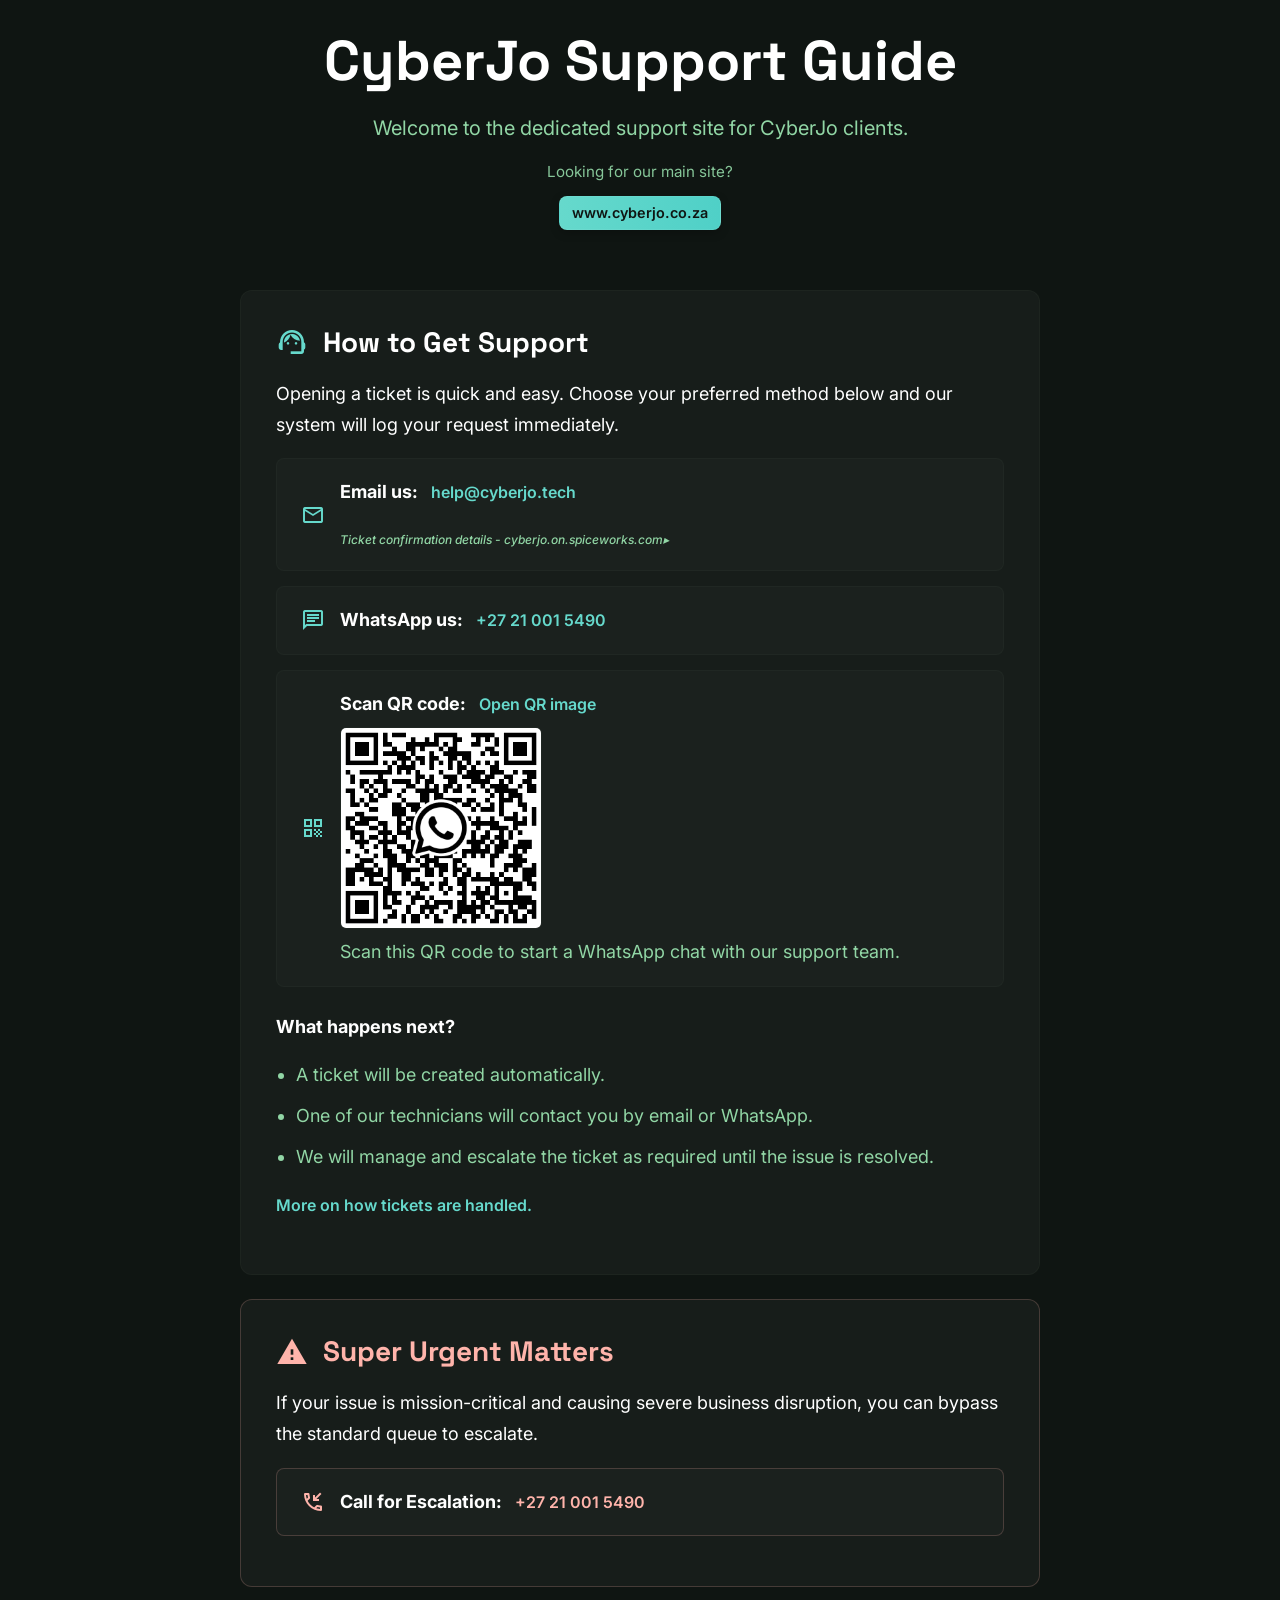
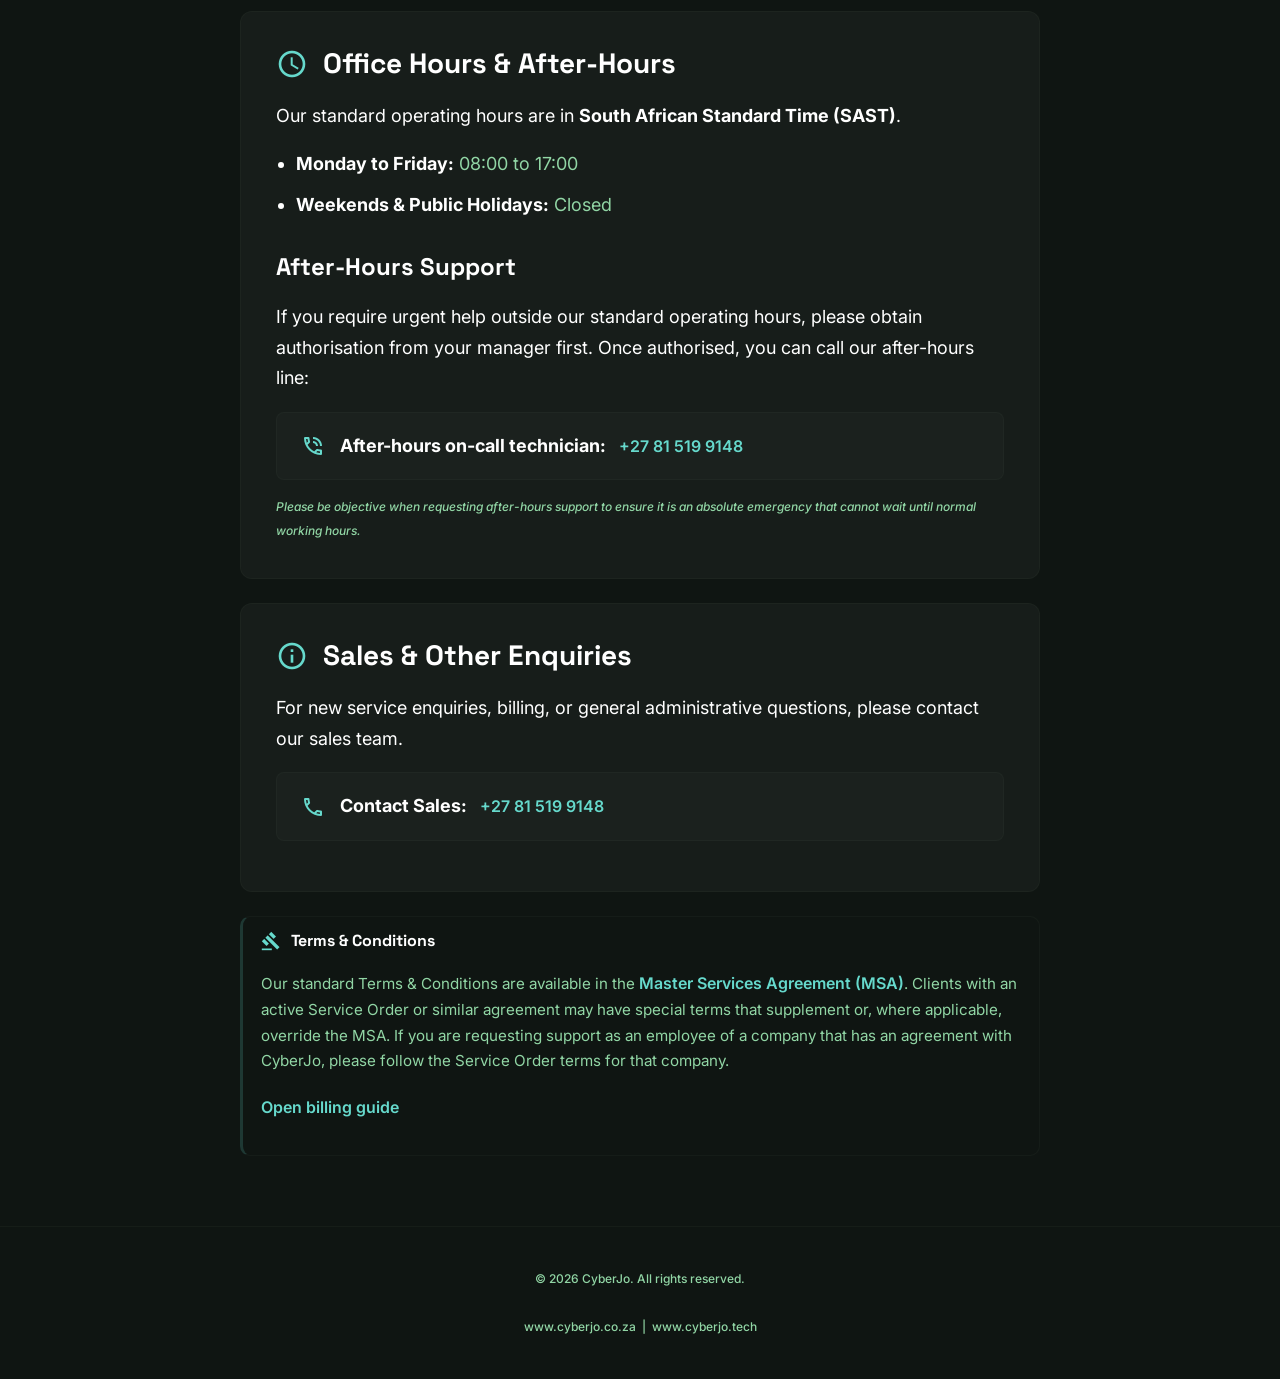
==== commit 77a58cd4: "Added ticket handling process." ====
--- a/index.html
+++ b/index.html
@@ -137,6 +137,7 @@
                     <li>One of our technicians will contact you by email or WhatsApp.</li>
                     <li>We will manage and escalate the ticket as required until the issue is resolved.</li>
                 </ul>
+                <p class="site-link"><a class="site-button" href="ticket-handling-process.html">More on how tickets are handled.</a></p>
             </section>
 
             <section class="card card-urgent" aria-labelledby="super-urgent">
--- a/style.css
+++ b/style.css
@@ -439,6 +439,24 @@
     color: var(--primary);
 }
 
+.total-time-summary {
+    display: flex;
+    align-items: baseline;
+    justify-content: space-between;
+    gap: 12px;
+    padding: 8px 0 2px;
+}
+
+.total-time-label {
+    font: 600 0.9rem/1.4 var(--ff);
+    color: var(--text-muted);
+}
+
+.total-time-value {
+    font: 700 1rem/1.4 var(--fh);
+    color: var(--primary);
+}
+
 .final-tier-display {
     font: 700 1.05rem/1.4 var(--fh);
     color: var(--secondary);
@@ -577,16 +595,21 @@
 
 .calculator-grid input,
 .calculator-grid select,
-.calculator-grid button {
-    border: 1px solid var(--border);
-    border-radius: 10px;
+.calculator-grid button,
+.timer-form input,
+.timer-form button,
+.task-controls button,
+.timer-primary-button,
+.timer-secondary-button,
+.timer-link-button {
     padding: 12px 14px;
     font: 1rem/1.4 var(--ff);
     background: var(--bg-light);
     color: var(--text);
 }
 
-.calculator-grid button {
+.calculator-grid button,
+.timer-primary-button {
     cursor: pointer;
     background: linear-gradient(90deg, var(--secondary), #4fd0c7);
     color: var(--bg-dark);
@@ -594,10 +617,18 @@
     border: none;
 }
 
-.calculator-grid .secondary-button {
+.calculator-grid .secondary-button,
+.timer-secondary-button {
     background: transparent;
     color: var(--secondary);
     border: 1px solid rgba(102, 217, 204, 0.35);
+}
+
+.timer-link-button {
+    background: transparent;
+    color: var(--text-muted);
+    border: none;
+    padding: 12px 0;
 }
 
 .calculator-actions {
@@ -721,6 +752,160 @@
     color: var(--text-muted);
 }
 
+ .timer-form {
+     display: flex;
+     flex-wrap: wrap;
+     gap: 12px;
+     align-items: end;
+ }
+
+ .timer-input-group {
+     display: flex;
+     flex-direction: column;
+     gap: 8px;
+     flex: 1 1 280px;
+     font: 600 0.95rem/1.4 var(--ff);
+     color: var(--primary);
+ }
+
+ .timer-input-group input {
+     min-width: 0;
+ }
+
+ .empty-state {
+     padding: 20px 0 0;
+     color: var(--text-muted);
+     font: 500 1rem/1.5 var(--ff);
+ }
+
+ .task-list {
+     display: grid;
+     gap: 12px;
+     margin-top: 16px;
+ }
+
+ .task-card {
+     padding: 16px;
+     border-radius: 12px;
+     border: 1px solid var(--border);
+     background: var(--bg-light);
+ }
+
+ .task-title {
+     font: 700 1rem/1.3 var(--fh);
+     color: var(--primary);
+     margin-bottom: 8px;
+ }
+
+ .task-timer {
+     font: 700 1.35rem/1.3 var(--fh);
+     color: var(--secondary);
+     margin-bottom: 12px;
+ }
+
+ .task-controls {
+     display: flex;
+     flex-wrap: wrap;
+     gap: 10px;
+ }
+
+ .task-meta {
+     display: flex;
+     flex-wrap: wrap;
+     gap: 10px;
+     margin-bottom: 10px;
+     color: var(--text-muted);
+     font: 0.95rem/1.4 var(--ff);
+ }
+
+ .task-comment {
+     margin: 0 0 10px;
+     color: var(--text-muted);
+     font: 0.95rem/1.5 var(--ff);
+ }
+
+ .task-summary-output {
+     width: 100%;
+     min-height: 100px;
+     margin-top: 8px;
+     border: 1px solid var(--border);
+     border-radius: 10px;
+     background: var(--bg-light);
+     color: var(--text);
+     padding: 10px 12px;
+     font: 0.9rem/1.5 "SFMono-Regular", Consolas, monospace;
+     resize: vertical;
+     box-sizing: border-box;
+ }
+
+ .task-complete-form {
+     display: grid;
+     gap: 14px;
+ }
+
+ .task-tier-grid {
+     display: grid;
+     grid-template-columns: repeat(2, minmax(0, 1fr));
+     gap: 12px;
+ }
+
+ .task-complete-form label {
+     display: flex;
+     flex-direction: column;
+     gap: 6px;
+     font: 600 0.95rem/1.4 var(--ff);
+     color: var(--primary);
+ }
+
+ .task-complete-form input,
+ .task-complete-form textarea {
+     border: 1px solid var(--border);
+     border-radius: 10px;
+     padding: 10px 12px;
+     font: 1rem/1.4 var(--ff);
+     background: var(--bg-light);
+     color: var(--text);
+ }
+
+ .task-comment-group textarea {
+     min-height: 92px;
+     resize: vertical;
+ }
+
+ .task-total-minutes {
+     padding: 8px 10px;
+     border-radius: 10px;
+     background: rgba(102, 217, 204, 0.12);
+     color: var(--secondary);
+     font: 600 0.95rem/1.4 var(--ff);
+ }
+
+ .modal-actions {
+     display: flex;
+     flex-wrap: wrap;
+     gap: 10px;
+ }
+
+ .summary-actions {
+     display: flex;
+     flex-wrap: wrap;
+     gap: 12px;
+     margin: 12px 0 10px;
+ }
+
+ .summary-output {
+     width: 100%;
+     min-height: 140px;
+     border: 1px solid var(--border);
+     border-radius: 10px;
+     background: var(--bg-light);
+     color: var(--text);
+     padding: 12px 14px;
+     font: 0.95rem/1.5 "SFMono-Regular", Consolas, monospace;
+     resize: vertical;
+     box-sizing: border-box;
+ }
+
  .footer {
      text-align: center;
      padding: 40px 20px;
@@ -753,4 +938,18 @@
          flex-direction: column;
          align-items: flex-start;
      }
+
+     .timer-form {
+         flex-direction: column;
+         align-items: stretch;
+     }
+
+     .task-controls {
+         flex-direction: column;
+         align-items: stretch;
+     }
+
+     .task-tier-grid {
+         grid-template-columns: 1fr;
+     }
  }
